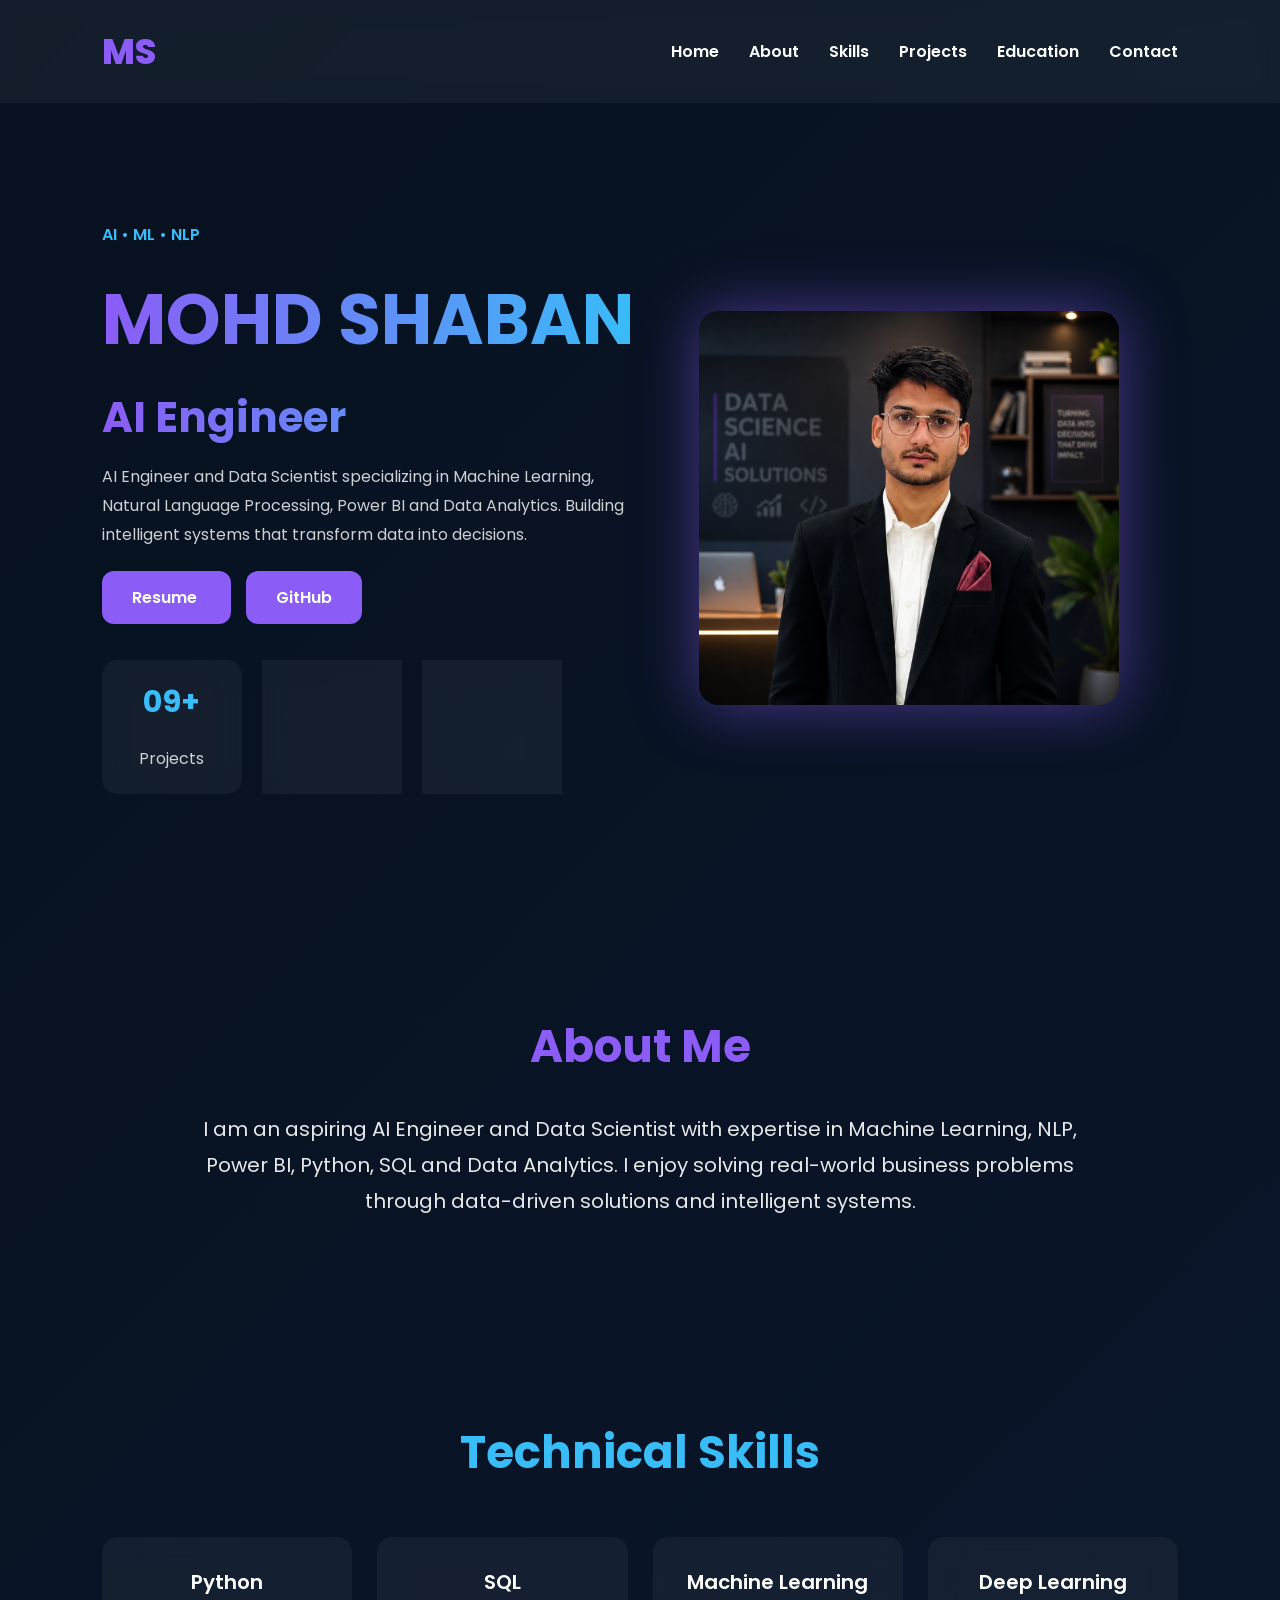
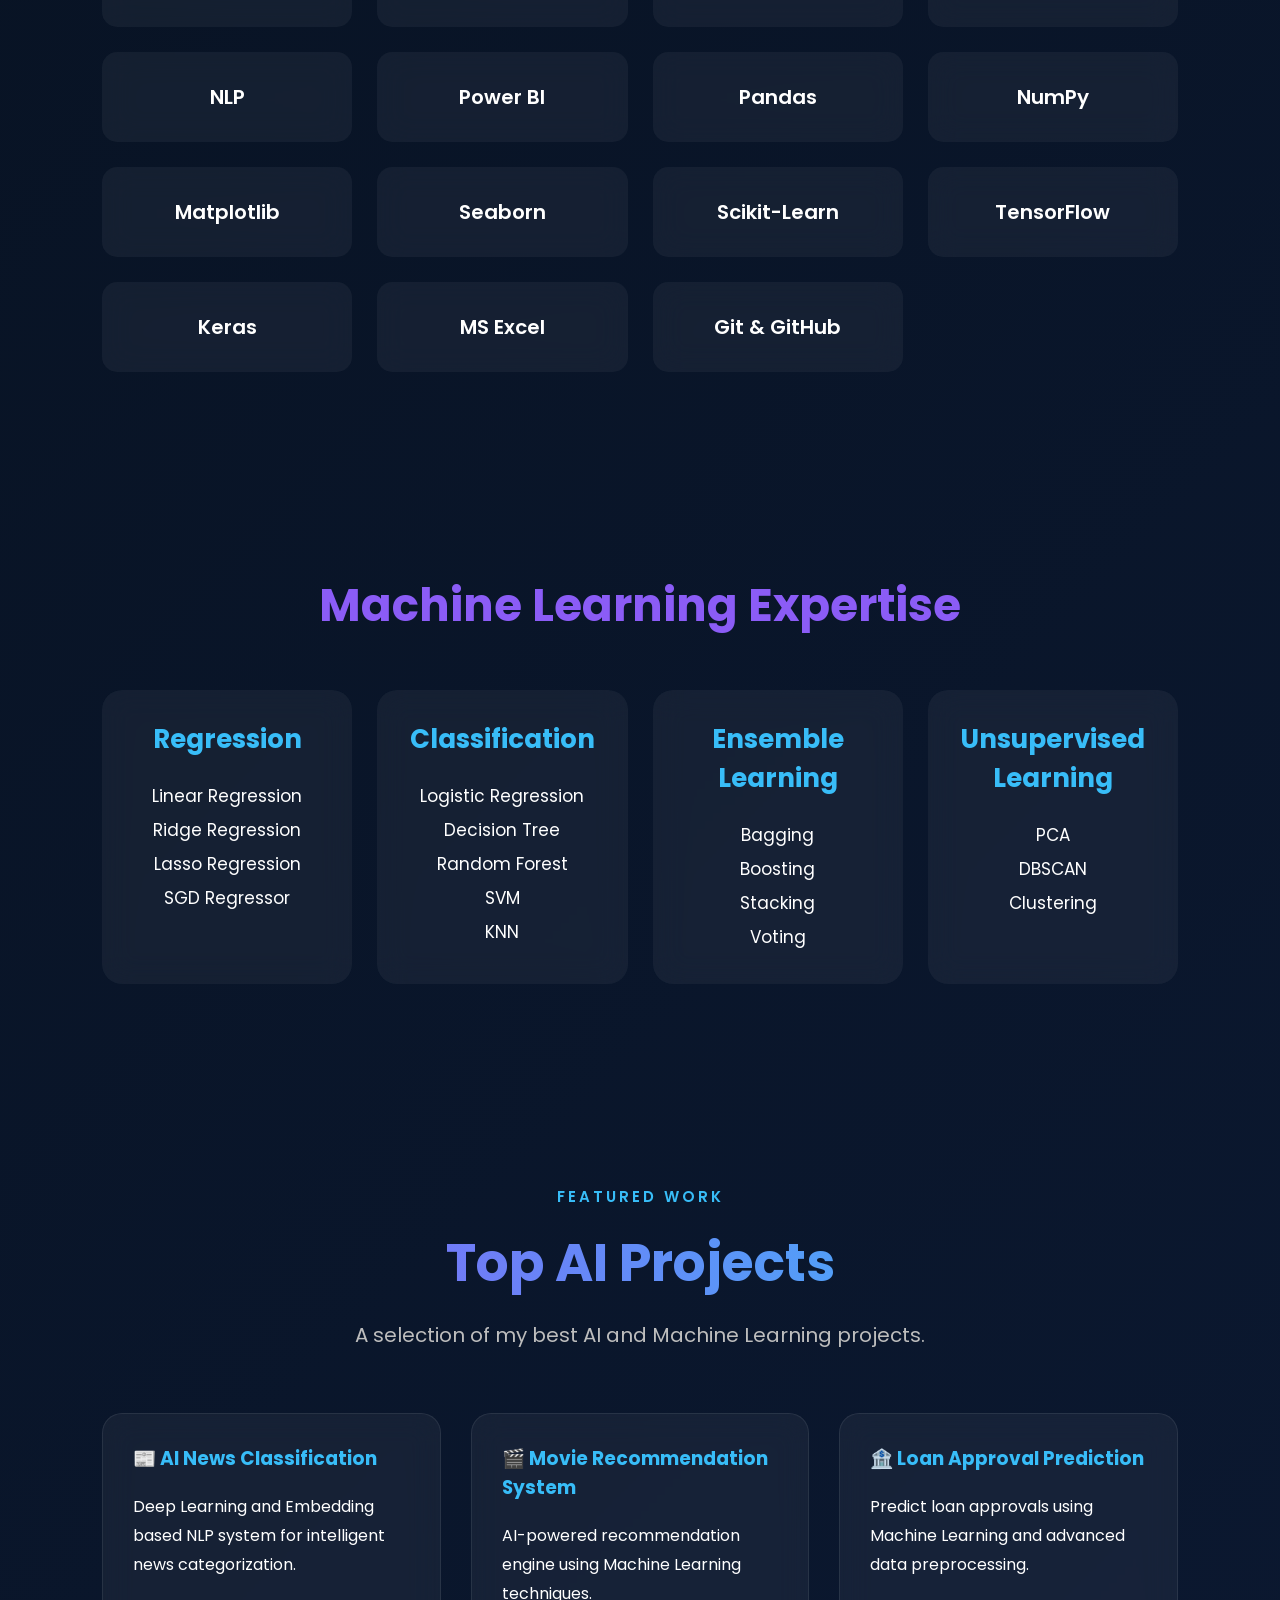
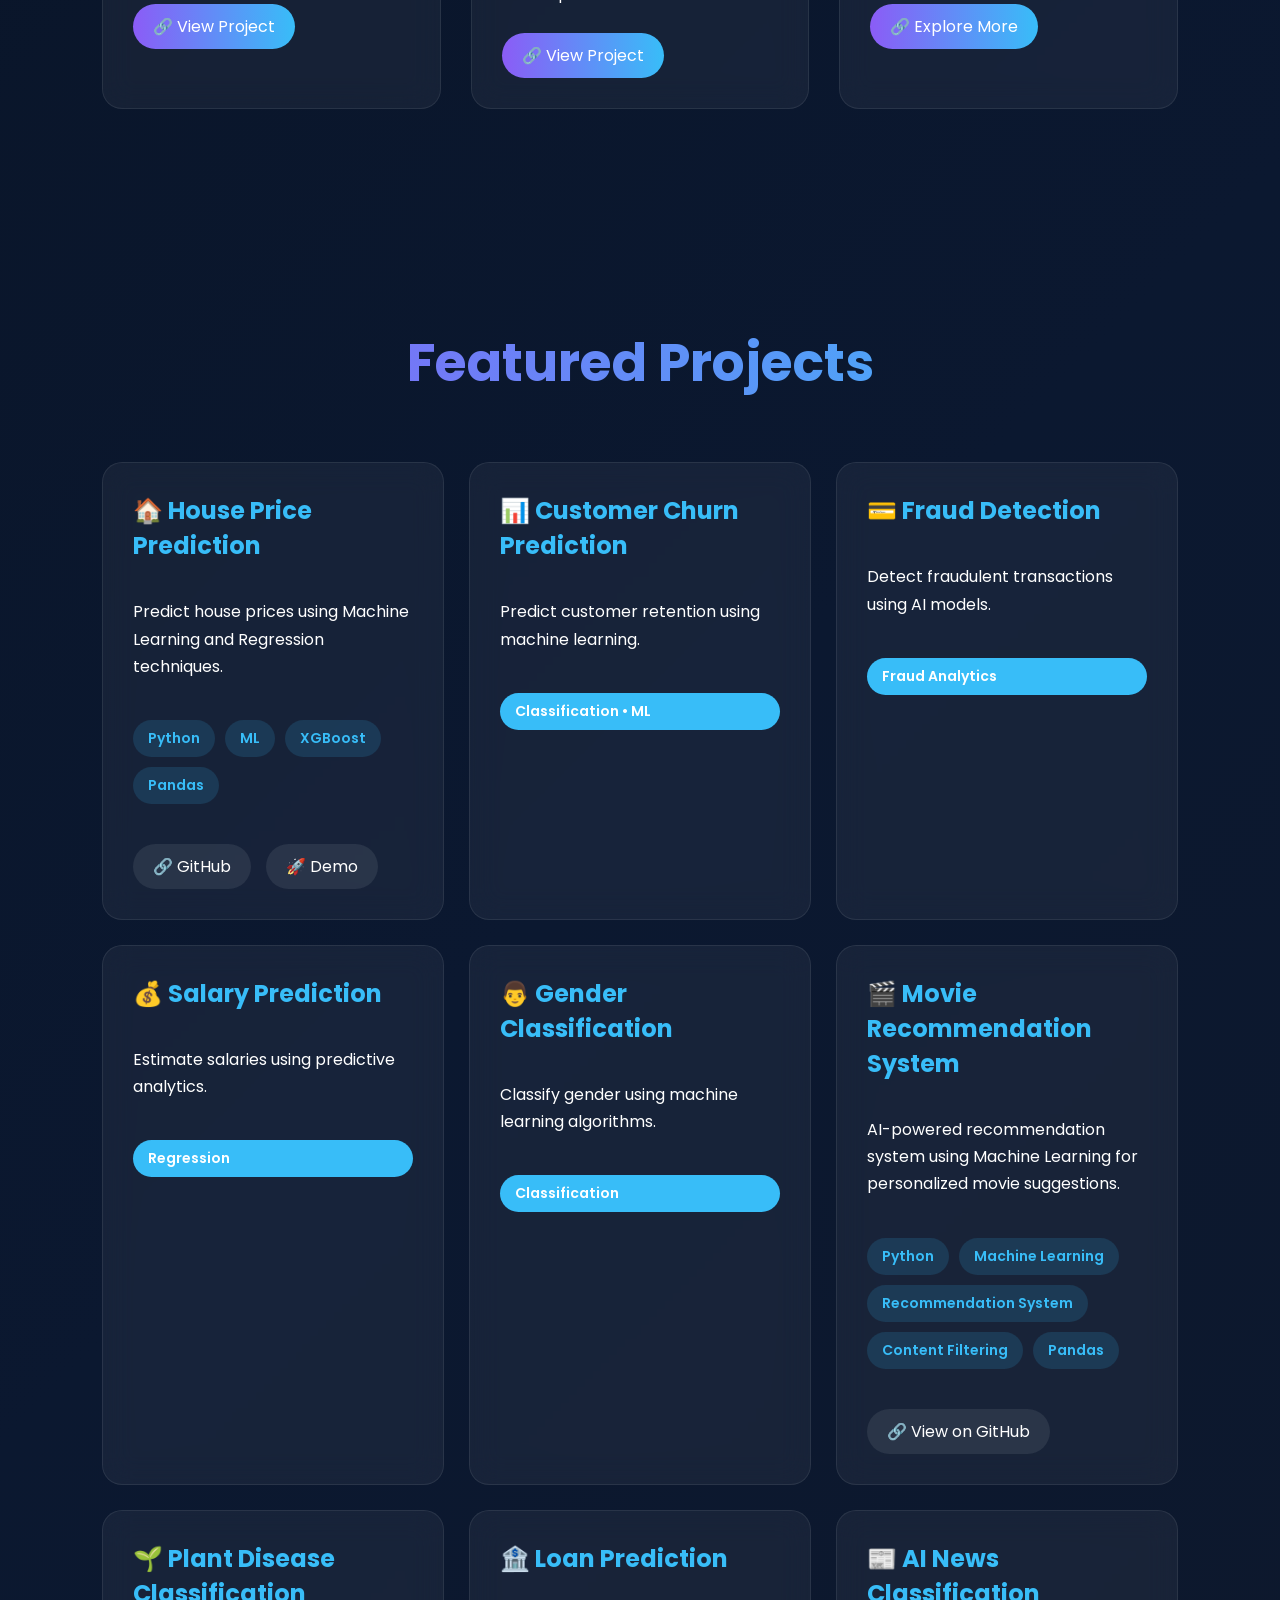
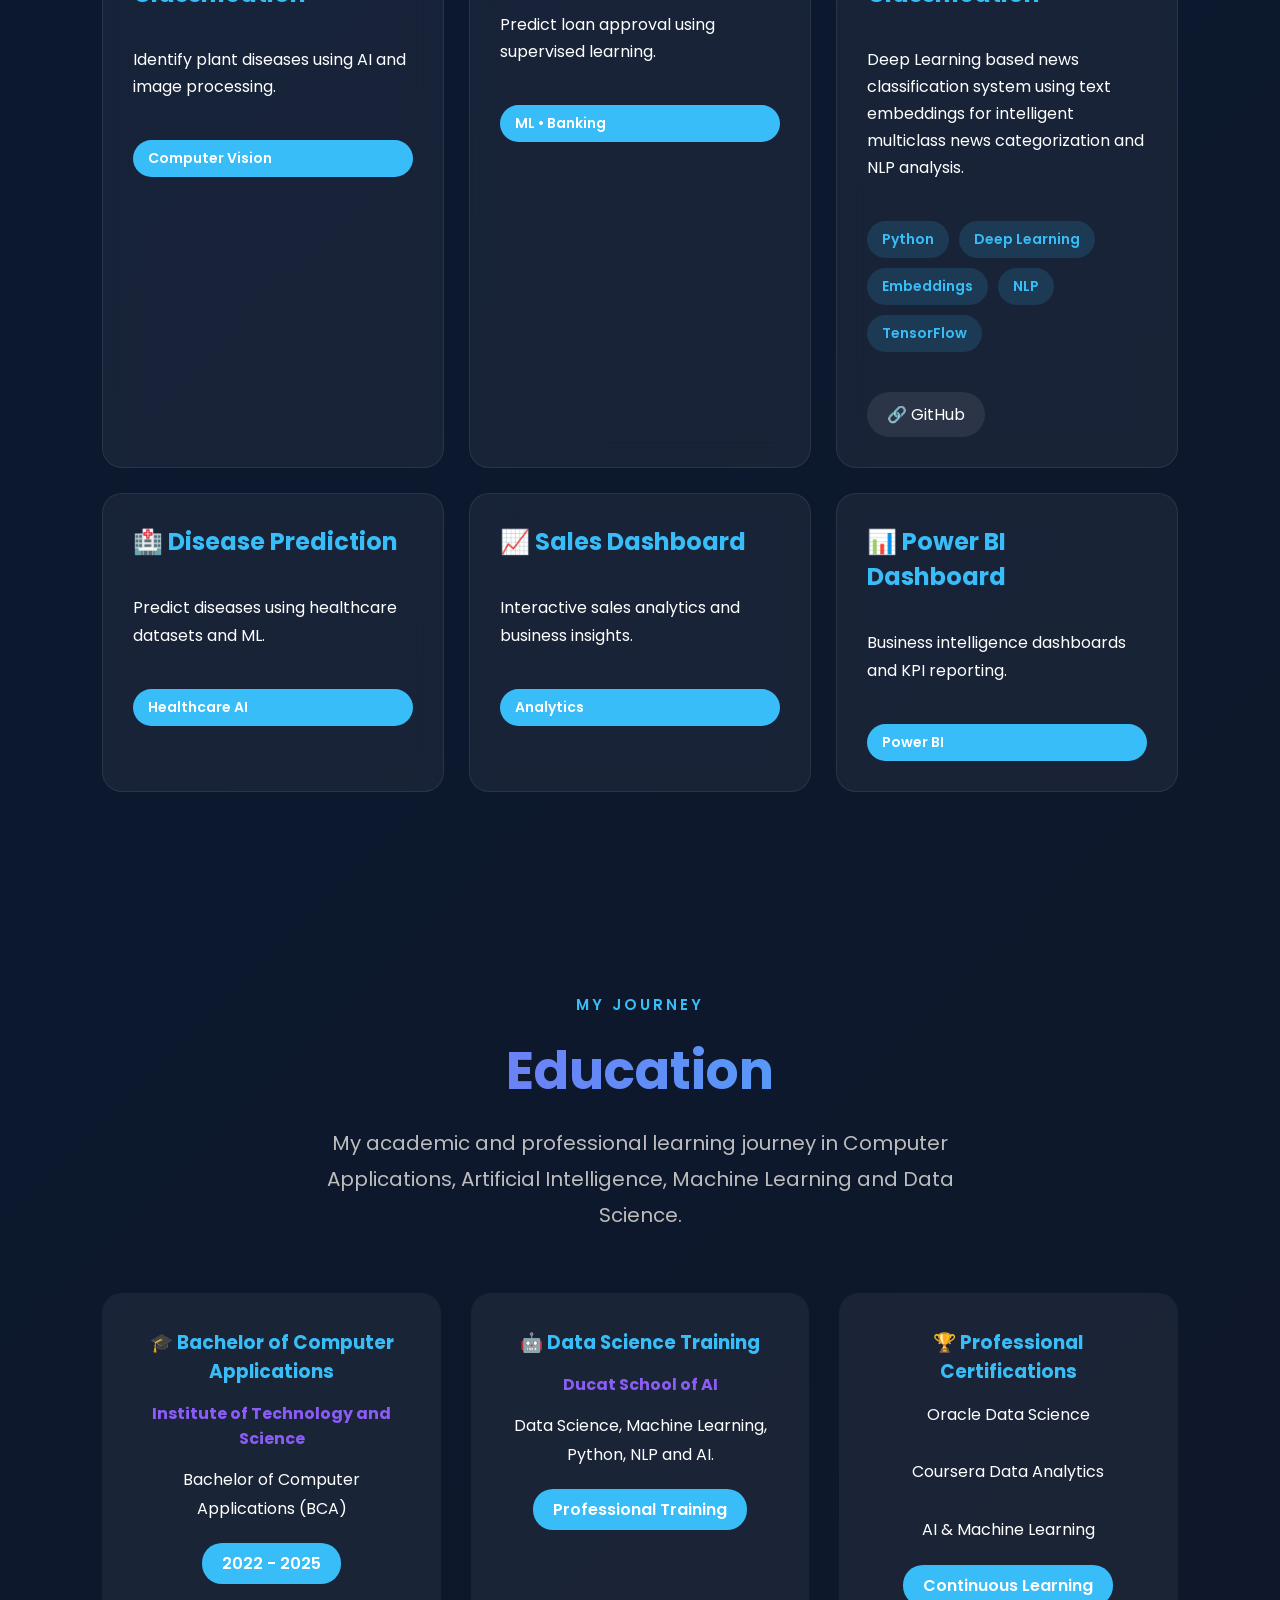
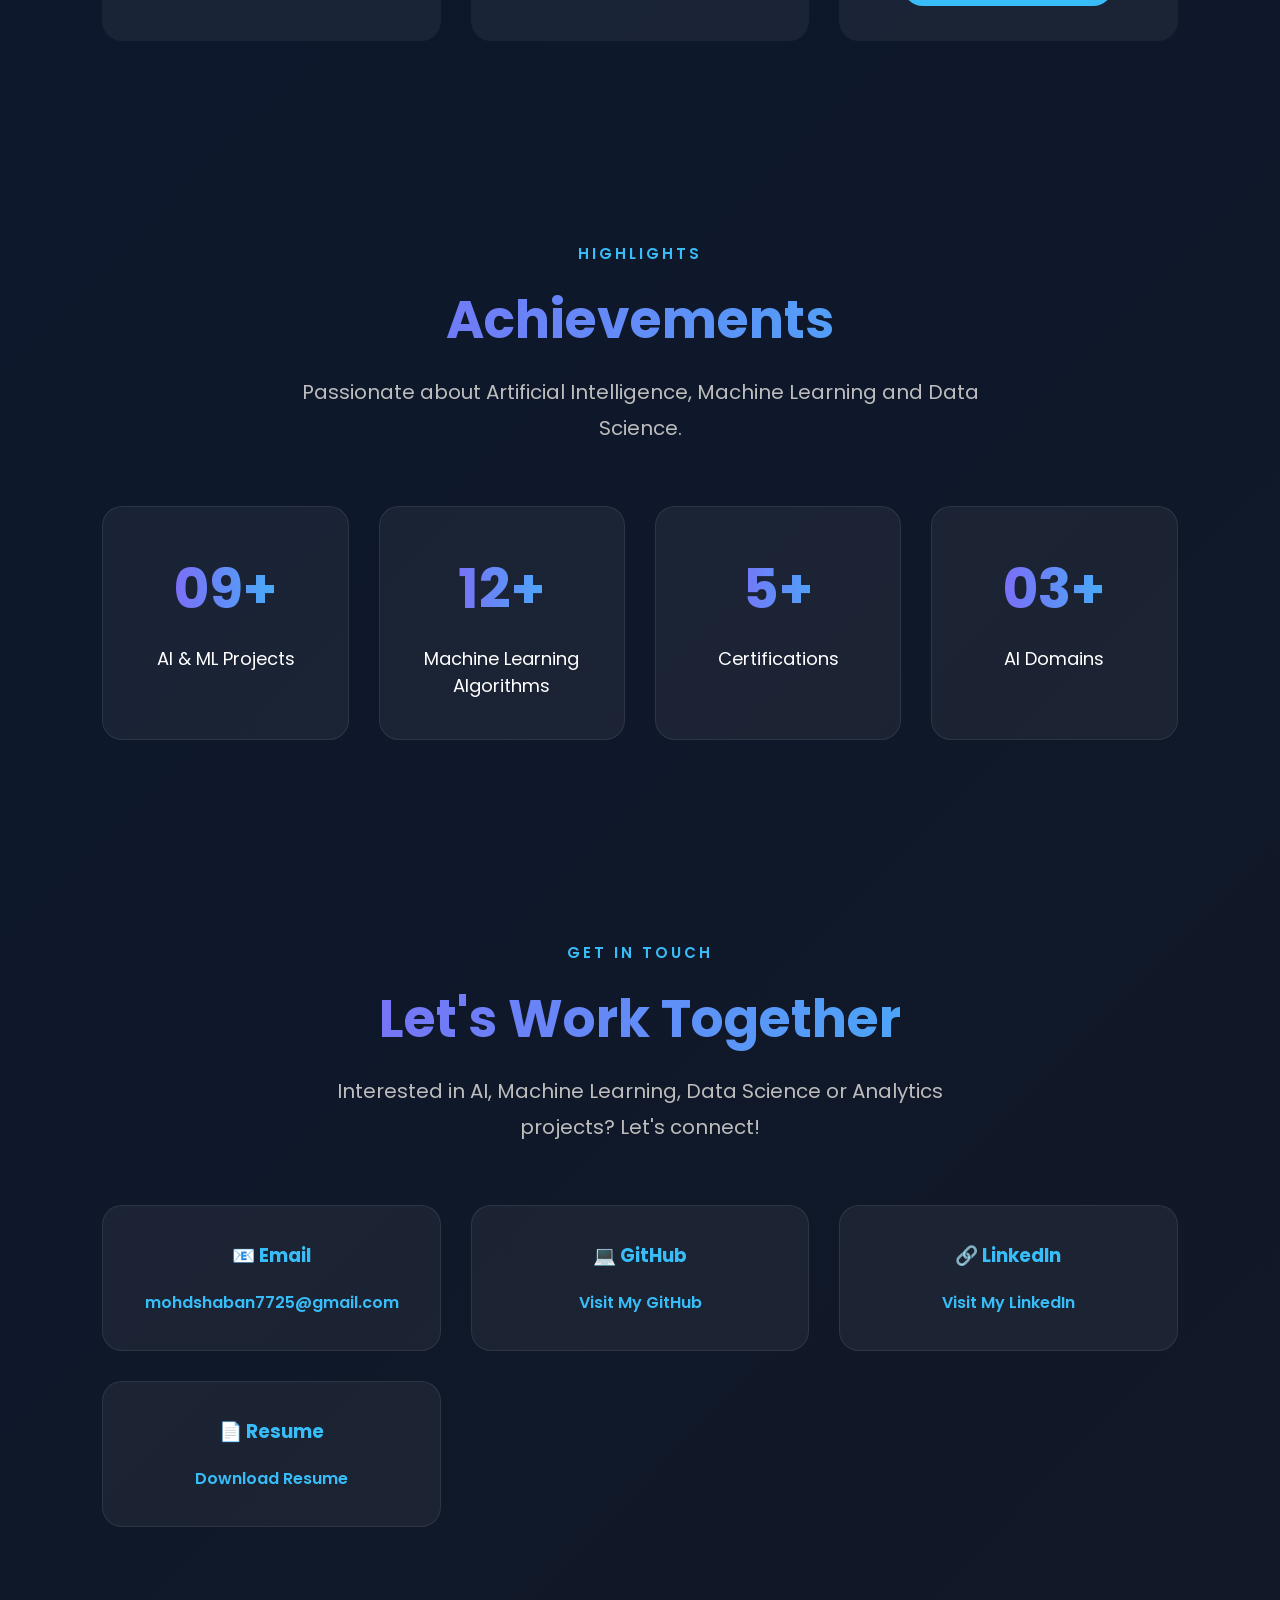
==== index.html @ bfd59444 "Add files via upload" ====
<!DOCTYPE html>
<html lang="en">
<head>
    <meta charset="UTF-8">
    <meta name="viewport" content="width=device-width, initial-scale=1.0">
    <title>Mohd Shaban | AI Engineer</title>



 

    <link rel="stylesheet" href="css/style.css">

    <link href="https://fonts.googleapis.com/css2?family=Poppins:wght@300;400;500;600;700;800&display=swap" rel="stylesheet">

</head>
<body>

<!-- NAVBAR -->
<nav>

<div class="logo">

MS

</div>

<div class="menu-toggle">

☰

</div>

<ul>

<li><a href="#home">Home</a></li>

<li><a href="#about">About</a></li>

<li><a href="#skills">Skills</a></li>

<li><a href="#projects">Projects</a></li>

<li><a href="#education">Education</a></li>

<li><a href="#contact">Contact</a></li>

</ul>

</nav>

<!-- HERO -->
<!-- HERO -->

<section class="hero" id="home">

<div class="left">

<span class="tag">
AI • ML • NLP
</span>

<h1>
MOHD SHABAN
</h1>

<h2 class="hero-subtitle">

<div class="dynamic-text">

<span>AI Engineer</span>

<span>Data Scientist</span>

<span>Machine Learning Engineer</span>

<span>Power BI Analyst</span>

<span>NLP Developer</span>

</div>

</h2>

<p>


AI Engineer and Data Scientist specializing in Machine Learning,
Natural Language Processing, Power BI and Data Analytics.

Building intelligent systems that transform data into decisions.

</p>

<div class="buttons">

<a href="#">
Resume
</a>

<a href="#">
GitHub
</a>

</div>

<div class="stats">

<div>

<h3>09+</h3>

<p>Projects</p>

</div>

<div>

<h3>12+</h3>

<p>Algorithms</p>

</div>

<div>

<h3>5+</h3>

<p>Certificates</p>

</div>

</div>

</div>

<div class="right">

<img src="images/profile2.png" alt="Mohd Shaban">

</div>

</section>

<!-- ABOUT -->

<section id="about" class="about">

<h2>About Me</h2>

<p>

I am an aspiring AI Engineer and Data Scientist
with expertise in Machine Learning,
NLP,
Power BI,
Python,
SQL and Data Analytics.

I enjoy solving real-world business problems
through data-driven solutions and intelligent systems.

</p>

</section>

<!-- SKILLS -->

<section id="skills" class="skills">

<h2>Technical Skills</h2>

<div class="skill-grid">

<div class="card">Python</div>

<div class="card">SQL</div>

<div class="card">Machine Learning</div>

<div class="card">Deep Learning</div>

<div class="card">NLP</div>

<div class="card">Power BI</div>

<div class="card">Pandas</div>

<div class="card">NumPy</div>

<div class="card">Matplotlib</div>

<div class="card">Seaborn</div>

<div class="card">Scikit-Learn</div>

<div class="card">TensorFlow</div>

<div class="card">Keras</div>

<div class="card">MS Excel</div>

<div class="card">Git & GitHub</div>

</div>

</section>




<!-- MACHINE LEARNING EXPERTISE -->

<section id="ml" class="ml-section">

    <h2>Machine Learning Expertise</h2>

    <div class="ml-grid">

        <div class="ml-card">
            <h3>Regression</h3>
            <p>
                Linear Regression<br>
                Ridge Regression<br>
                Lasso Regression<br>
                SGD Regressor
            </p>
        </div>

        <div class="ml-card">
            <h3>Classification</h3>
            <p>
                Logistic Regression<br>
                Decision Tree<br>
                Random Forest<br>
                SVM<br>
                KNN
            </p>
        </div>

        <div class="ml-card">
            <h3>Ensemble Learning</h3>
            <p>
                Bagging<br>
                Boosting<br>
                Stacking<br>
                Voting
            </p>
        </div>

        <div class="ml-card">
            <h3>Unsupervised Learning</h3>
            <p>
                PCA<br>
                DBSCAN<br>
                Clustering
            </p>
        </div>

    </div>

</section>


<!-- FEATURED PROJECTS -->

<section class="featured" id="featured">

<div class="section-title">

<span>FEATURED WORK</span>

<h2>Top AI Projects</h2>

<p>

A selection of my best AI and Machine Learning projects.

</p>

</div>

<div class="featured-grid">

<div class="featured-card">

<h3>📰 AI News Classification</h3>

<p>

Deep Learning and Embedding based NLP
system for intelligent news categorization.

</p>

<a href="https://github.com/Shaban-DS-AI/shaban-News-AI-"
target="_blank">

🔗 View Project

</a>

</div>

<div class="featured-card">

<h3>🎬 Movie Recommendation System</h3>

<p>

AI-powered recommendation engine
using Machine Learning techniques.

</p>

<a href="https://github.com/Shaban-DS-AI/Movie-Recommendation-System-"
target="_blank">

🔗 View Project

</a>

</div>

<div class="featured-card">

<h3>🏦 Loan Approval Prediction</h3>

<p>

Predict loan approvals using Machine Learning
and advanced data preprocessing.

</p>

<a href="#projects">

🔗 Explore More

</a>

</div>

</div>

</section>



<section id="projects" class="projects">

    <div class="section-title">
        
        <h2>Featured Projects</h2>
        <p>
            
        </p>
    </div>

    <div class="project-grid">

    



<div class="project-grid">

<div class="project-card">

<h3>🏠 House Price Prediction</h3>

<p>
Predict house prices using Machine Learning
and Regression techniques.
</p>

<div class="tech-stack">

<span>Python</span>
<span>ML</span>
<span>XGBoost</span>
<span>Pandas</span>

</div>

<div class="project-links">

<a href="#" target="_blank">
🔗 GitHub
</a>

<a href="#" target="_blank">
🚀 Demo
</a>

</div>

</div>

<div class="project-card">
<h3>📊 Customer Churn Prediction</h3>
<p>Predict customer retention using machine learning.</p>
<span>Classification • ML</span>
</div>

<div class="project-card">
<h3>💳 Fraud Detection</h3>
<p>Detect fraudulent transactions using AI models.</p>
<span>Fraud Analytics</span>
</div>

<div class="project-card">
<h3>💰 Salary Prediction</h3>
<p>Estimate salaries using predictive analytics.</p>
<span>Regression</span>
</div>

<div class="project-card">
<h3>👨 Gender Classification</h3>
<p>Classify gender using machine learning algorithms.</p>
<span>Classification</span>
</div>

<div class="project-card">

<h3>🎬 Movie Recommendation System</h3>

<p>
AI-powered recommendation system
using Machine Learning for
personalized movie suggestions.
</p>

<div class="tech-stack">

<span>Python</span>
<span>Machine Learning</span>
<span>Recommendation System</span>
<span>Content Filtering</span>
<span>Pandas</span>

</div>

<div class="project-links">

<a href="https://github.com/Shaban-DS-AI/Movie-Recommendation-System-"
target="_blank">

🔗 View on GitHub

</a>

</div>

</div>


<div class="project-card">
<h3>🌱 Plant Disease Classification</h3>
<p>Identify plant diseases using AI and image processing.</p>
<span>Computer Vision</span>
</div>

<div class="project-card">
<h3>🏦 Loan Prediction</h3>
<p>Predict loan approval using supervised learning.</p>
<span>ML • Banking</span>
</div>

<div class="project-card">

<h3>📰 AI News Classification</h3>

<p>
Deep Learning based news classification system
using text embeddings for intelligent multiclass
news categorization and NLP analysis.
</p>

<div class="tech-stack">

<span>Python</span>
<span>Deep Learning</span>
<span>Embeddings</span>
<span>NLP</span>
<span>TensorFlow</span>

</div>

<div class="project-links">

<a href="https://github.com/Shaban-DS-AI/shaban-News-AI-"
target="_blank">

🔗 GitHub

</a>

</div>

</div>

<div class="project-card">
<h3>🏥 Disease Prediction</h3>
<p>Predict diseases using healthcare datasets and ML.</p>
<span>Healthcare AI</span>
</div>

<div class="project-card">
<h3>📈 Sales Dashboard</h3>
<p>Interactive sales analytics and business insights.</p>
<span>Analytics</span>
</div>

<div class="project-card">
<h3>📊 Power BI Dashboard</h3>
<p>Business intelligence dashboards and KPI reporting.</p>
<span>Power BI</span>
</div>

</div>

<!-- EDUCATION -->


</div>
</section>

<!-- EDUCATION -->

<section class="education" id="education">

    <div class="section-title">

        <span>MY JOURNEY</span>

        <h2>Education</h2>

        <p>
            My academic and professional learning journey in
            Computer Applications, Artificial Intelligence,
            Machine Learning and Data Science.
        </p>

    </div>

    <div class="education-container">

        <div class="education-box">

            <h3>🎓 Bachelor of Computer Applications</h3>

            <h4>Institute of Technology and Science</h4>

            <p>
                Bachelor of Computer Applications (BCA)
            </p>

            <span>2022 - 2025</span>

        </div>

        <div class="education-box">

            <h3>🤖 Data Science Training</h3>

            <h4>Ducat School of AI</h4>

            <p>
                Data Science, Machine Learning,
                Python, NLP and AI.
            </p>

            <span>Professional Training</span>

        </div>

        <div class="education-box">

            <h3>🏆 Professional Certifications</h3>

            <p>

                Oracle Data Science

                <br><br>

                Coursera Data Analytics

                <br><br>

                AI & Machine Learning

            </p>

            <span>Continuous Learning</span>

        </div>

    </div>

</section>

<!-- ACHIEVEMENTS -->

<section class="achievements" id="achievements">

<div class="section-title">

<span>HIGHLIGHTS</span>

<h2>Achievements</h2>

<p>

Passionate about Artificial Intelligence,
Machine Learning and Data Science.

</p>

</div>

<div class="achievement-container">

<div class="achievement-box">

<h3>09+</h3>

<p>AI & ML Projects</p>

</div>

<div class="achievement-box">

<h3>12+</h3>

<p>Machine Learning Algorithms</p>

</div>

<div class="achievement-box">

<h3>5+</h3>

<p>Certifications</p>

</div>

<div class="achievement-box">

<h3>03+</h3>

<p>AI Domains</p>

</div>

</div>

</section>


<!-- CONTACT -->

<!-- CONTACT -->

<section class="contact" id="contact">

<div class="section-title">

<span>GET IN TOUCH</span>

<h2>Let's Work Together</h2>

<p>

Interested in AI, Machine Learning,
Data Science or Analytics projects?

Let's connect!

</p>

</div>

<div class="contact-container">

<!-- EMAIL -->

<div class="contact-card">

<h3>📧 Email</h3>

<a href="mail to:mohdshaban7725@gmail.com">

mohdshaban7725@gmail.com

</a>

</div>

<!-- GITHUB -->

<div class="contact-card">

<h3>💻 GitHub</h3>

<a href="https://github.com/dashboard" target="_blank">

Visit My GitHub

</a>

</div>

<!-- LINKEDIN -->

<div class="contact-card">

<h3>🔗 LinkedIn</h3>

<a href="https://www.linkedin.com/in/mohd-shaban-mansoori-786a672a3/" target="_blank">

Visit My LinkedIn

</a>

</div>

<!-- RESUME -->

<div class="contact-card">

<h3>📄 Resume</h3>

<a href="assets/resume.pdf" download>

Download Resume

</a>

</div>

</div>

</section>
---- css/style.css ----
*{
margin:0;
padding:0;
box-sizing:border-box;
font-family:'Poppins',sans-serif;
}

body{

background:linear-gradient(135deg,#07111f,#0b1830,#111827);

color:white;

overflow-x:hidden;

}

nav{

display:flex;

justify-content:space-between;

align-items:center;

padding:25px 8%;

position:sticky;

top:0;

background:rgba(255,255,255,.05);

backdrop-filter:blur(10px);

z-index:100;

}

.logo{

font-size:35px;

font-weight:800;

color:#8b5cf6;

}

nav ul{

display:flex;

list-style:none;

gap:30px;

}

nav li{

cursor:pointer;

transition:.3s;

}

nav li:hover{

color:#8b5cf6;

}

.hero{

min-height:90vh;

display:grid;

grid-template-columns:1fr 1fr;

align-items:center;

padding:0 8%;

}

.left span{

color:#38bdf8;

font-weight:600;

}

.left h1{

font-size:70px;

margin:20px 0;

background:linear-gradient(90deg,#8b5cf6,#38bdf8);

-webkit-background-clip:text;

-webkit-text-fill-color:transparent;

}

.left h2{

font-size:35px;

height:50px;

}

.left p{

margin-top:20px;

line-height:1.8;

opacity:.8;

max-width:550px;

}

.buttons{

margin-top:35px;

}

.buttons a{

text-decoration:none;

padding:15px 30px;

border-radius:12px;

margin-right:15px;

background:#8b5cf6;

color:white;

font-weight:600;

transition:.4s;

}

.buttons a:hover{

transform:translateY(-5px);

background:#38bdf8;

}

.stats{

display:flex;

gap:20px;

margin-top:50px;

}

.stats div{

padding:20px;

background:rgba(255,255,255,.05);

backdrop-filter:blur(15px);

border-radius:15px;

width:140px;

text-align:center;

}

.stats h3{

font-size:30px;

color:#38bdf8;

}

.right{

display:flex;

justify-content:center;

}

.right img{

width:420px;

max-width:100%;

border-radius:20px;

box-shadow:0 0 60px rgba(139,92,246,.5);

transition:.5s;

}

.right img:hover{

transform:scale(1.03);

}

@media(max-width:900px){

.hero{

grid-template-columns:1fr;

text-align:center;

padding:50px 8%;

}

.left h1{

font-size:50px;

}

.left h2{

font-size:28px;

}

.stats{

justify-content:center;

flex-wrap:wrap;

}

.right{

margin-top:50px;

}

.right img{

width:300px;

}

nav{

flex-direction:column;

gap:20px;

}

nav ul{

gap:15px;

}

}

.about{
padding:100px 8%;
text-align:center;
}

.about h2{
font-size:45px;
margin-bottom:30px;
color:#8b5cf6;
}

.about p{
max-width:900px;
margin:auto;
font-size:20px;
line-height:1.8;
opacity:.9;
}

.skills{
padding:100px 8%;
text-align:center;
}

.skills h2{
font-size:45px;
margin-bottom:50px;
color:#38bdf8;
}

.skill-grid{
display:grid;
grid-template-columns:repeat(auto-fit,minmax(220px,1fr));
gap:25px;
}

.card{
padding:30px;
background:rgba(255,255,255,.05);
backdrop-filter:blur(15px);
border-radius:15px;
font-size:20px;
font-weight:600;
transition:.4s;
}

.card:hover{
transform:translateY(-10px);
background:#8b5cf6;
}

.ml-section{

padding:100px 8%;

text-align:center;

}

.ml-section h2{

font-size:45px;

margin-bottom:50px;

color:#8b5cf6;

}

.ml-grid{

display:grid;

grid-template-columns:repeat(auto-fit,minmax(250px,1fr));

gap:25px;

}

.ml-card{

background:rgba(255,255,255,.05);

padding:30px;

border-radius:20px;

backdrop-filter:blur(15px);

transition:.4s;

}

.ml-card:hover{

transform:translateY(-10px);

background:#8b5cf6;

}

.ml-card h3{

margin-bottom:20px;

font-size:26px;

color:#38bdf8;

}

.ml-card p{

line-height:2;

font-size:17px;

}

.projects{

padding:100px 8%;

text-align:center;

}

.projects h2{

font-size:45px;

margin-bottom:50px;

color:#38bdf8;

}

.project-grid{

display:grid;

grid-template-columns:repeat(auto-fit,minmax(300px,1fr));

gap:25px;

}

.project-card{

padding:30px;

background:rgba(255,255,255,.05);

border-radius:20px;

backdrop-filter:blur(15px);

transition:.4s;

text-align:left;

}

.project-card:hover{

transform:translateY(-10px);

background:#8b5cf6;

}

.project-card h3{

margin-bottom:15px;

}

.project-card p{

line-height:1.8;

margin-bottom:20px;

}

.project-card span{

display:inline-block;

padding:8px 15px;

background:#38bdf8;

border-radius:20px;

font-size:14px;

font-weight:600;

}




.section-title{

text-align:center;

margin-bottom:60px;

}

.section-title span{

color:#38bdf8;

font-weight:600;

letter-spacing:3px;

font-size:15px;

}

.section-title h2{

font-size:52px;

margin:15px 0;

background:linear-gradient(90deg,#8b5cf6,#38bdf8);

-webkit-background-clip:text;

-webkit-text-fill-color:transparent;

}

.section-title p{

max-width:700px;

margin:auto;

font-size:20px;

line-height:1.8;

color:#bdbdbd;

}


/* Hero Subtitle */

.hero-subtitle{

margin:20px 0;

height:80px;

overflow:hidden;

display:flex;

align-items:center;

}

/* Animated Text */

.dynamic-text{

height:80px;

overflow:hidden;

}

.dynamic-text span{

display:block;

height:80px;

line-height:80px;

padding-bottom:8px;

font-size:42px;

font-weight:700;

background:linear-gradient(90deg,#8b5cf6,#38bdf8);

-webkit-background-clip:text;

-webkit-text-fill-color:transparent;

animation:slide 10s infinite;

}

/* Animation */

@keyframes slide{

0%,15%{

transform:translateY(0);

}

20%,35%{

transform:translateY(-80px);

}

40%,55%{

transform:translateY(-160px);

}

60%,75%{

transform:translateY(-240px);

}

80%,95%{

transform:translateY(-320px);

}

100%{

transform:translateY(0);

}

}

.education,
.algorithms,
.certifications{

padding:100px 8%;

}

.section-header{

text-align:center;

margin-bottom:60px;

}

.section-header span{

color:#38bdf8;

letter-spacing:4px;

font-weight:600;

}

.section-header h2{

font-size:55px;

margin:20px 0;

background:linear-gradient(90deg,#8b5cf6,#38bdf8);

-webkit-background-clip:text;

-webkit-text-fill-color:transparent;

}

.section-header p{

max-width:700px;

margin:auto;

opacity:.8;

}

.timeline{

display:grid;

grid-template-columns:repeat(auto-fit,minmax(280px,1fr));

gap:30px;

}

.timeline-card{

padding:30px;

background:rgba(255,255,255,.05);

border-radius:20px;

transition:.4s;

}

.timeline-card:hover{

transform:translateY(-10px);

}

.algo-grid{

display:flex;

flex-wrap:wrap;

gap:15px;

justify-content:center;

}

.algo-grid span{

padding:12px 25px;

border-radius:30px;

background:#38bdf8;

color:#fff;

font-weight:600;

transition:.3s;

}

.algo-grid span:hover{

transform:scale(1.08);

}

.cert-grid{

display:grid;

grid-template-columns:repeat(auto-fit,minmax(220px,1fr));

gap:25px;

}

.cert-card{

padding:35px;

text-align:center;

font-size:24px;

background:rgba(255,255,255,.05);

border-radius:20px;

transition:.4s;

}

.cert-card:hover{

transform:translateY(-8px);

}


.education{

    padding:100px 8%;

}

.education-container{

    margin-top:50px;

    display:grid;

    grid-template-columns:repeat(auto-fit,minmax(300px,1fr));

    gap:30px;

}

.education-box{

    background:rgba(255,255,255,.05);

    padding:35px;

    border-radius:20px;

    transition:.4s;

    text-align:center;

}

.education-box:hover{

    transform:translateY(-10px);

}

.education-box h3{

    color:#38bdf8;

    margin-bottom:15px;

}

.education-box h4{

    color:#8b5cf6;

    margin-bottom:15px;

}

.education-box p{

    line-height:1.8;

    margin-bottom:20px;

}

.education-box span{

    background:#38bdf8;

    padding:8px 20px;

    border-radius:20px;

    display:inline-block;

    font-weight:600;

}

/* ACHIEVEMENTS */

.achievements{

padding:100px 8%;

}

.achievement-container{

display:grid;

grid-template-columns:repeat(auto-fit,minmax(220px,1fr));

gap:30px;

margin-top:50px;

}

.achievement-box{

padding:40px;

text-align:center;

background:rgba(255,255,255,.05);

border-radius:20px;

border:1px solid rgba(255,255,255,.08);

transition:.4s;

}

.achievement-box:hover{

transform:translateY(-10px);

border-color:#38bdf8;

}

.achievement-box h3{

font-size:55px;

margin-bottom:15px;

background:linear-gradient(90deg,#8b5cf6,#38bdf8);

-webkit-background-clip:text;

-webkit-text-fill-color:transparent;

}

.achievement-box p{

font-size:18px;

}

/* CONTACT */

.contact{

padding:100px 8%;

}

.contact-container{

display:grid;

grid-template-columns:repeat(auto-fit,minmax(250px,1fr));

gap:30px;

margin-top:50px;

}

.contact-card{

padding:35px;

text-align:center;

background:rgba(255,255,255,.05);

border-radius:20px;

border:1px solid rgba(255,255,255,.08);

transition:.4s;

}

.contact-card:hover{

transform:translateY(-10px);

border-color:#38bdf8;

}

.contact-card h3{

margin-bottom:20px;

color:#38bdf8;

}

.contact-card a{

text-decoration:none;

color:#8b5cf6;

font-weight:600;

}
#--------
html{

scroll-behavior:smooth;

}

#----
nav{

position:sticky;

top:0;

z-index:1000;

backdrop-filter:blur(15px);

background:rgba(10,10,20,.8);

}

#---
nav ul li{

cursor:pointer;

transition:.3s;

}

nav ul li:hover{

color:#38bdf8;

}

#-----
#progress-bar{

position:fixed;

top:0;

left:0;

height:4px;

width:0;

background:linear-gradient(90deg,#8b5cf6,#38bdf8);

z-index:9999;

}

#----
#topBtn{

position:fixed;

bottom:30px;

right:30px;

width:55px;

height:55px;

border:none;

border-radius:50%;

background:#38bdf8;

color:white;

font-size:22px;

cursor:pointer;

display:none;

z-index:999;

}
#---
.fade{

opacity:0;

transform:translateY(40px);

transition:1s;

}

.fade.active{

opacity:1;

transform:translateY(0);

}

.contact-card a{

text-decoration:none;

color:#38bdf8;

font-weight:600;

transition:.3s;

word-break:break-word;

}

.contact-card a:hover{

color:#8b5cf6;

}

nav ul{

display:flex;

gap:30px;

list-style:none;

}

nav ul li a{

text-decoration:none;

color:white;

font-weight:600;

transition:.3s;

position:relative;

}

nav ul li a:hover{

color:#38bdf8;

}

nav ul li a.active{

color:#38bdf8;

}

nav ul li a::after{

content:"";

position:absolute;

left:0;

bottom:-5px;

width:0;

height:2px;

background:#38bdf8;

transition:.3s;

}

nav ul li a:hover::after{

width:100%;

}

nav ul li a.active::after{

width:100%;

}

.menu-toggle{

display:none;

font-size:30px;

cursor:pointer;

color:white;

}

@media(max-width:768px){

.menu-toggle{

display:block;

}

nav ul{

position:absolute;

top:80px;

left:0;

width:100%;

background:#111827;

flex-direction:column;

text-align:center;

display:none;

padding:20px 0;

}

nav ul.active{

display:flex;

}

}

.project-card{

background:rgba(255,255,255,.05);

backdrop-filter:blur(15px);

padding:30px;

border-radius:20px;

border:1px solid rgba(255,255,255,.08);

transition:.4s;

display:flex;

flex-direction:column;

gap:20px;

}

.project-card:hover{

transform:translateY(-10px);

border-color:#38bdf8;

box-shadow:0 0 25px rgba(56,189,248,.3);

}

.project-card h3{

color:#38bdf8;

font-size:24px;

}

.project-card p{

line-height:1.7;

}

.tech-stack{

display:flex;

flex-wrap:wrap;

gap:10px;

}

.tech-stack span{

padding:8px 15px;

border-radius:20px;

background:rgba(56,189,248,.15);

color:#38bdf8;

font-size:14px;

}

.project-links{

display:flex;

gap:15px;

margin-top:auto;

}

.project-links a{

text-decoration:none;

padding:10px 18px;

border-radius:30px;

background:rgba(255,255,255,.08);

color:white;

transition:.3s;

}

.project-links a:hover{

background:linear-gradient(90deg,#8b5cf6,#38bdf8);

}

.project-links{

margin-top:20px;

}

.project-links a{

text-decoration:none;

padding:10px 20px;

border-radius:30px;

background:rgba(255,255,255,.08);

color:white;

transition:.3s;

display:inline-block;

}

.project-links a:hover{

background:linear-gradient(90deg,#8b5cf6,#38bdf8);

transform:translateY(-3px);

}
/* FEATURED PROJECTS */

.featured{

padding:100px 8%;

}

.featured-grid{

display:grid;

grid-template-columns:repeat(auto-fit,minmax(300px,1fr));

gap:30px;

margin-top:50px;

}

.featured-card{

padding:30px;

background:rgba(255,255,255,.05);

backdrop-filter:blur(15px);

border-radius:20px;

border:1px solid rgba(255,255,255,.08);

transition:.4s;

}

.featured-card:hover{

transform:translateY(-10px);

border-color:#38bdf8;

box-shadow:0 0 25px rgba(56,189,248,.3);

}

.featured-card h3{

color:#38bdf8;

margin-bottom:20px;

}

.featured-card p{

line-height:1.8;

margin-bottom:25px;

}

.featured-card a{

text-decoration:none;

padding:10px 20px;

border-radius:30px;

background:linear-gradient(90deg,#8b5cf6,#38bdf8);

color:white;

display:inline-block;

transition:.3s;

}

.featured-card a:hover{

transform:scale(1.05);

}
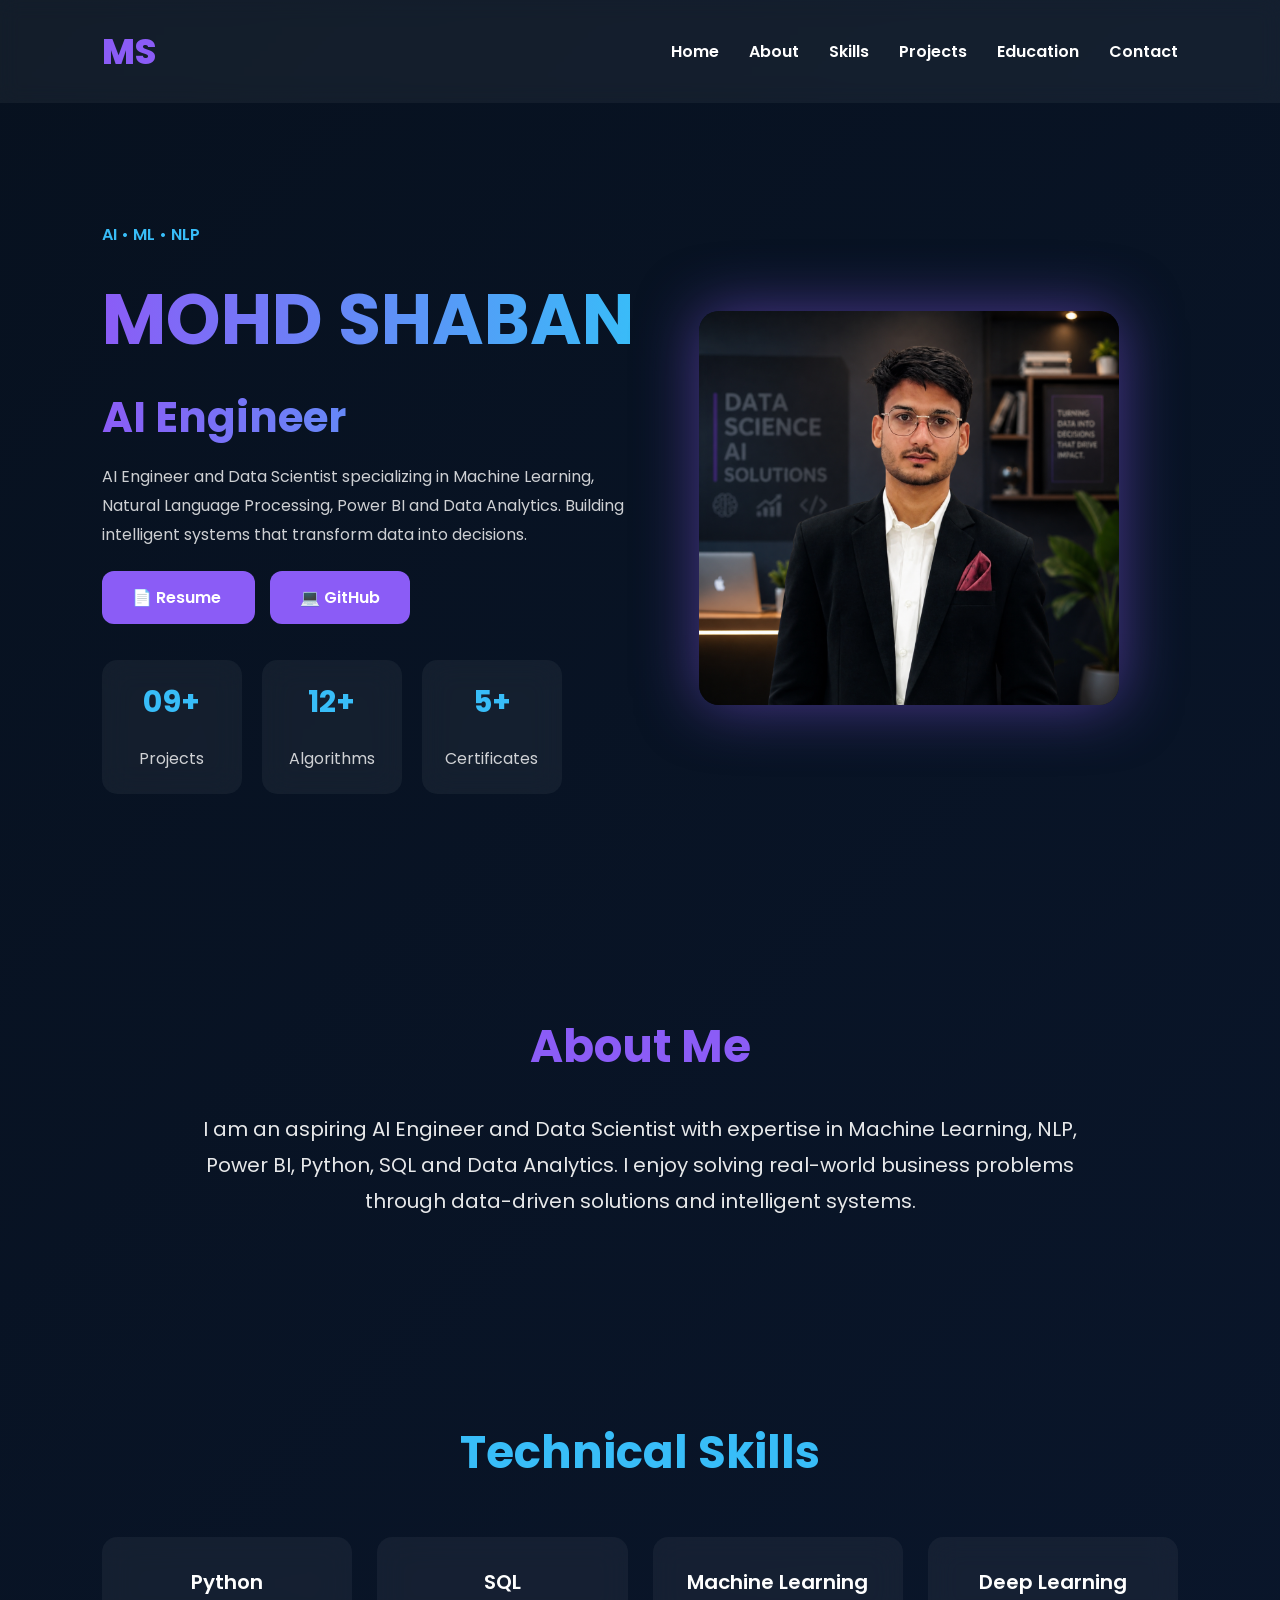
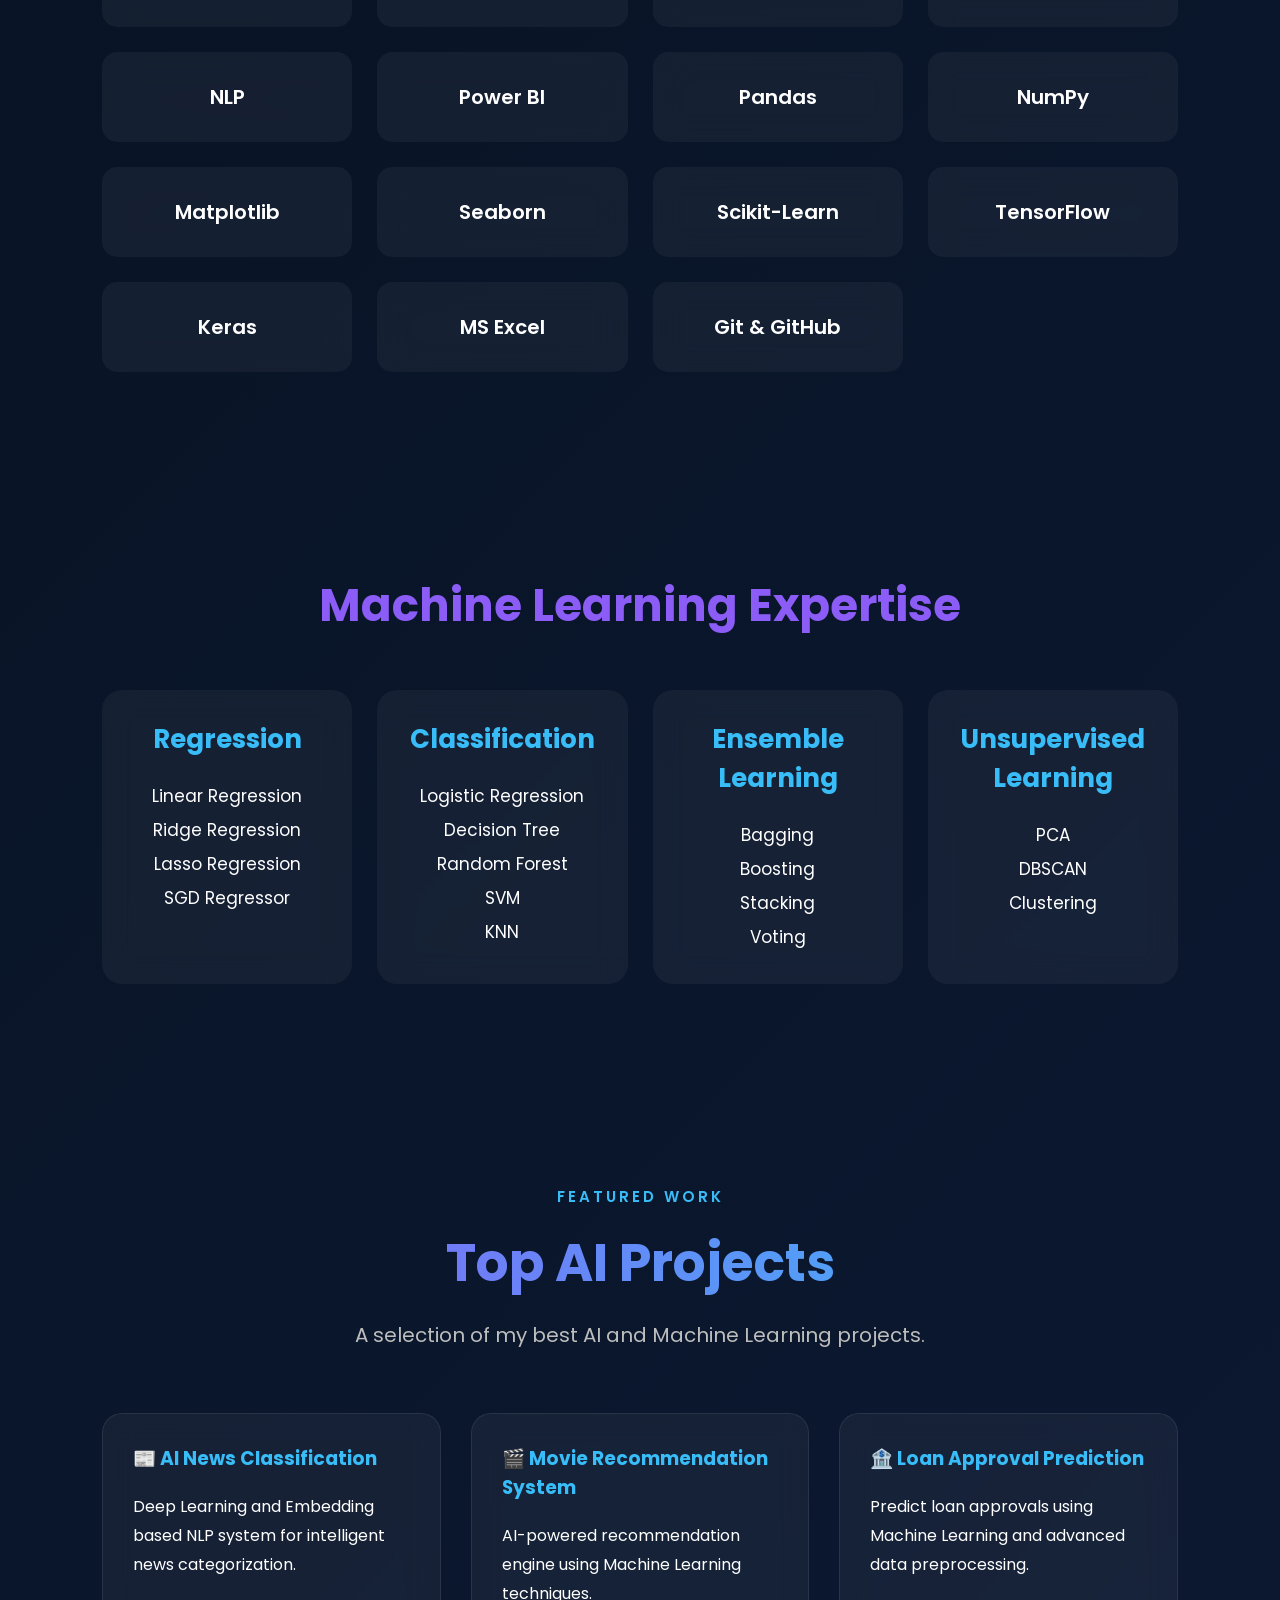
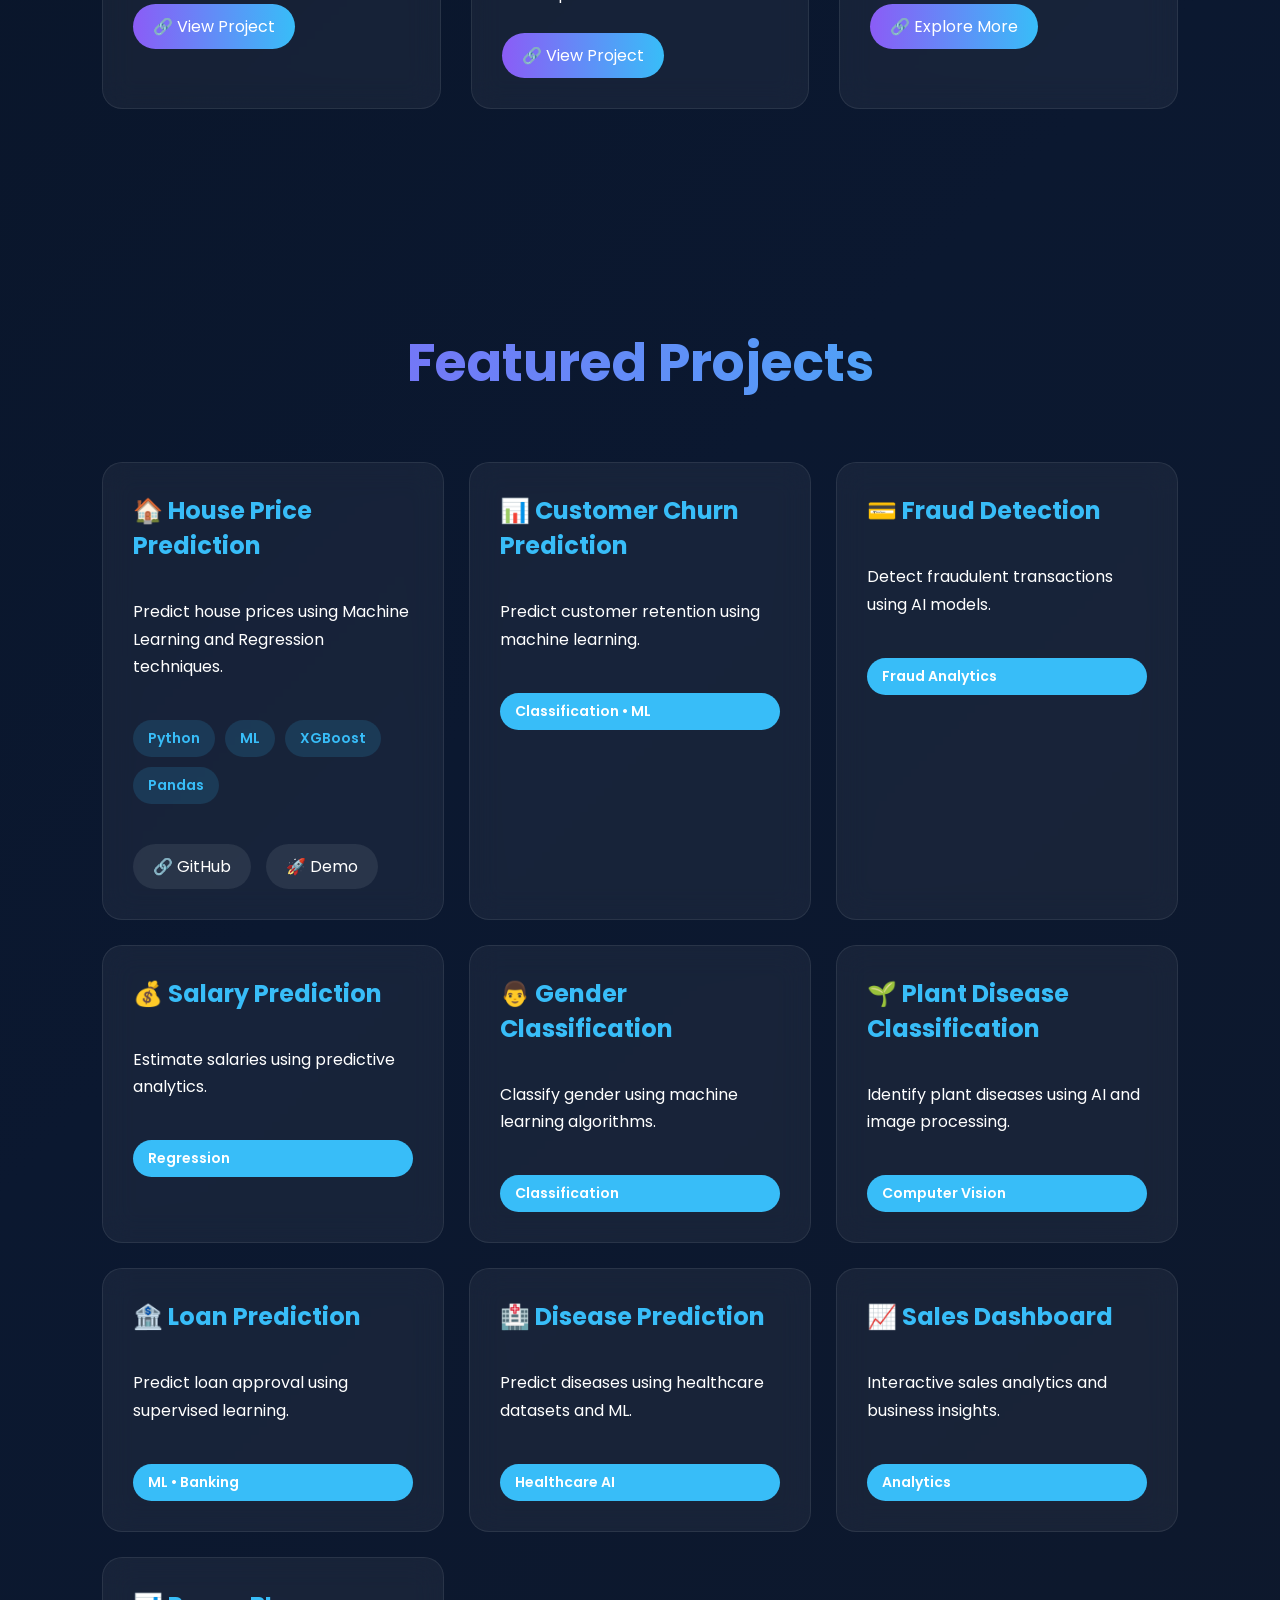
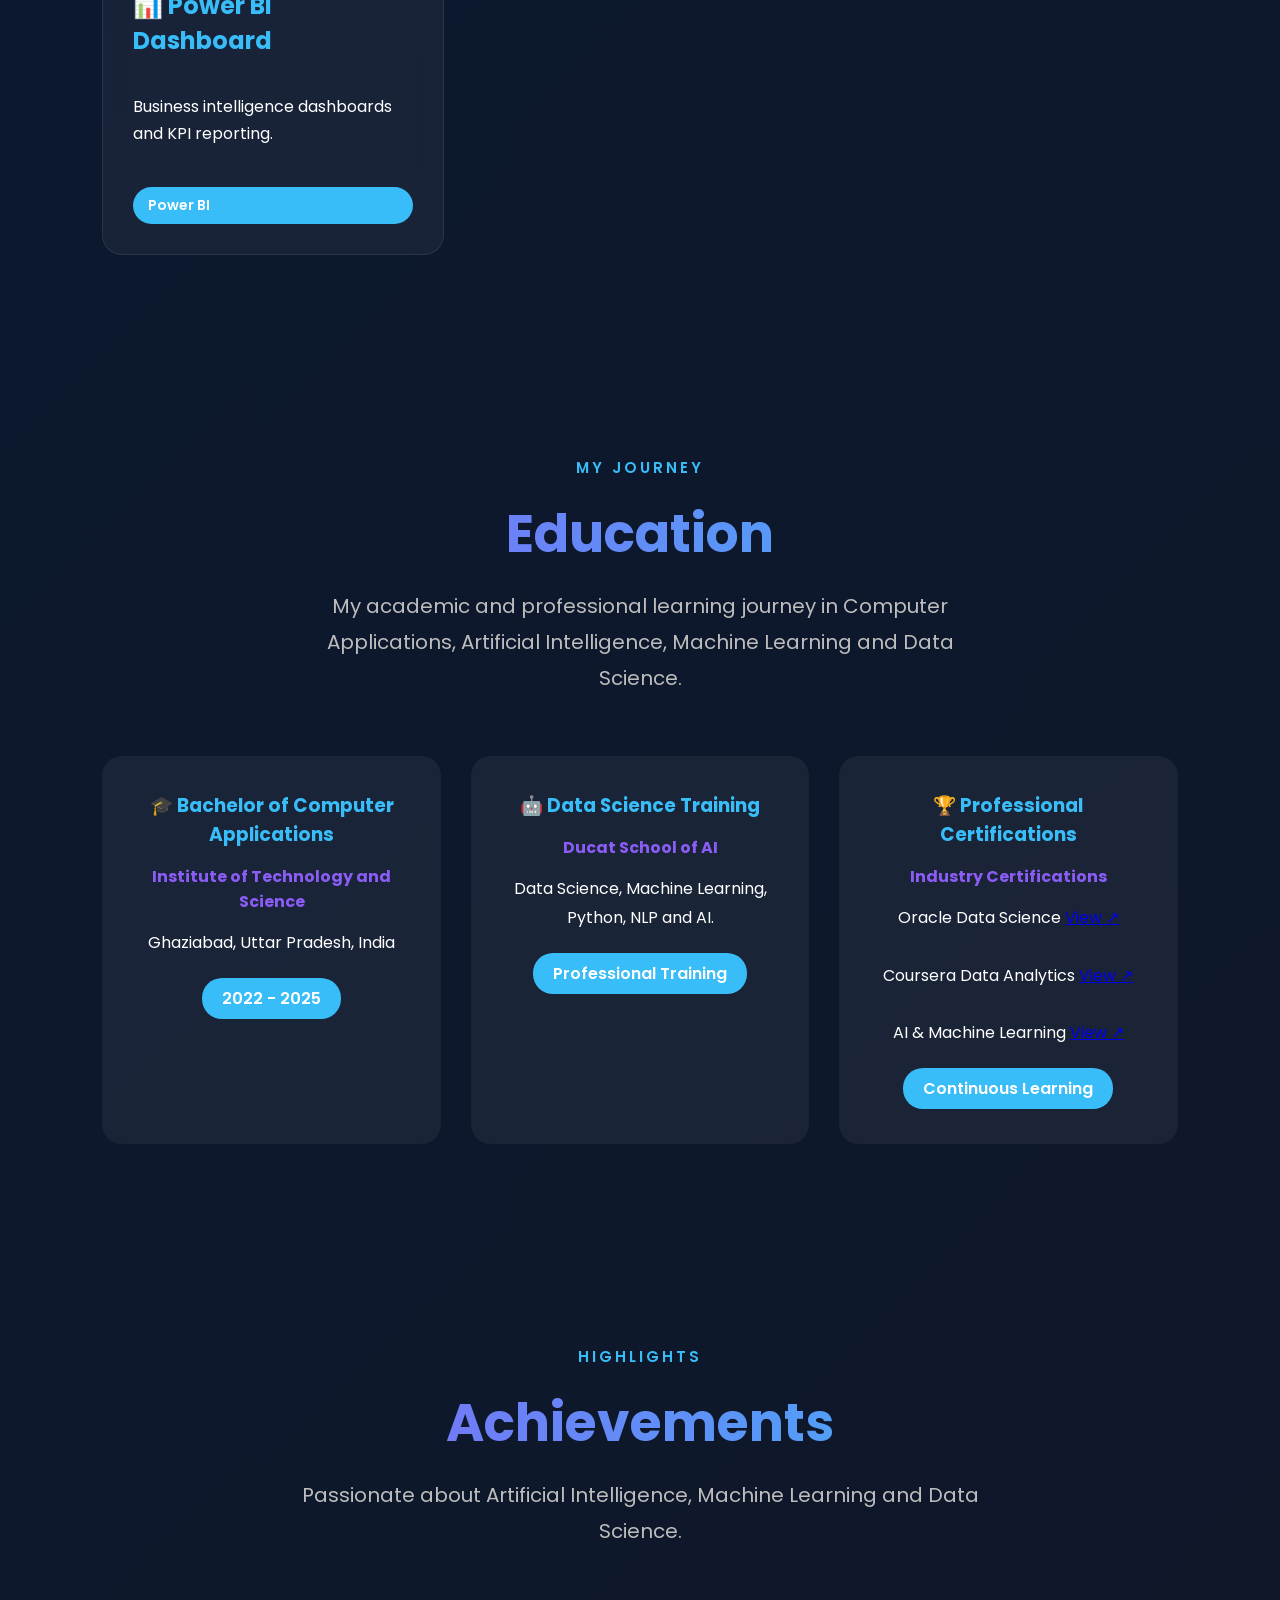
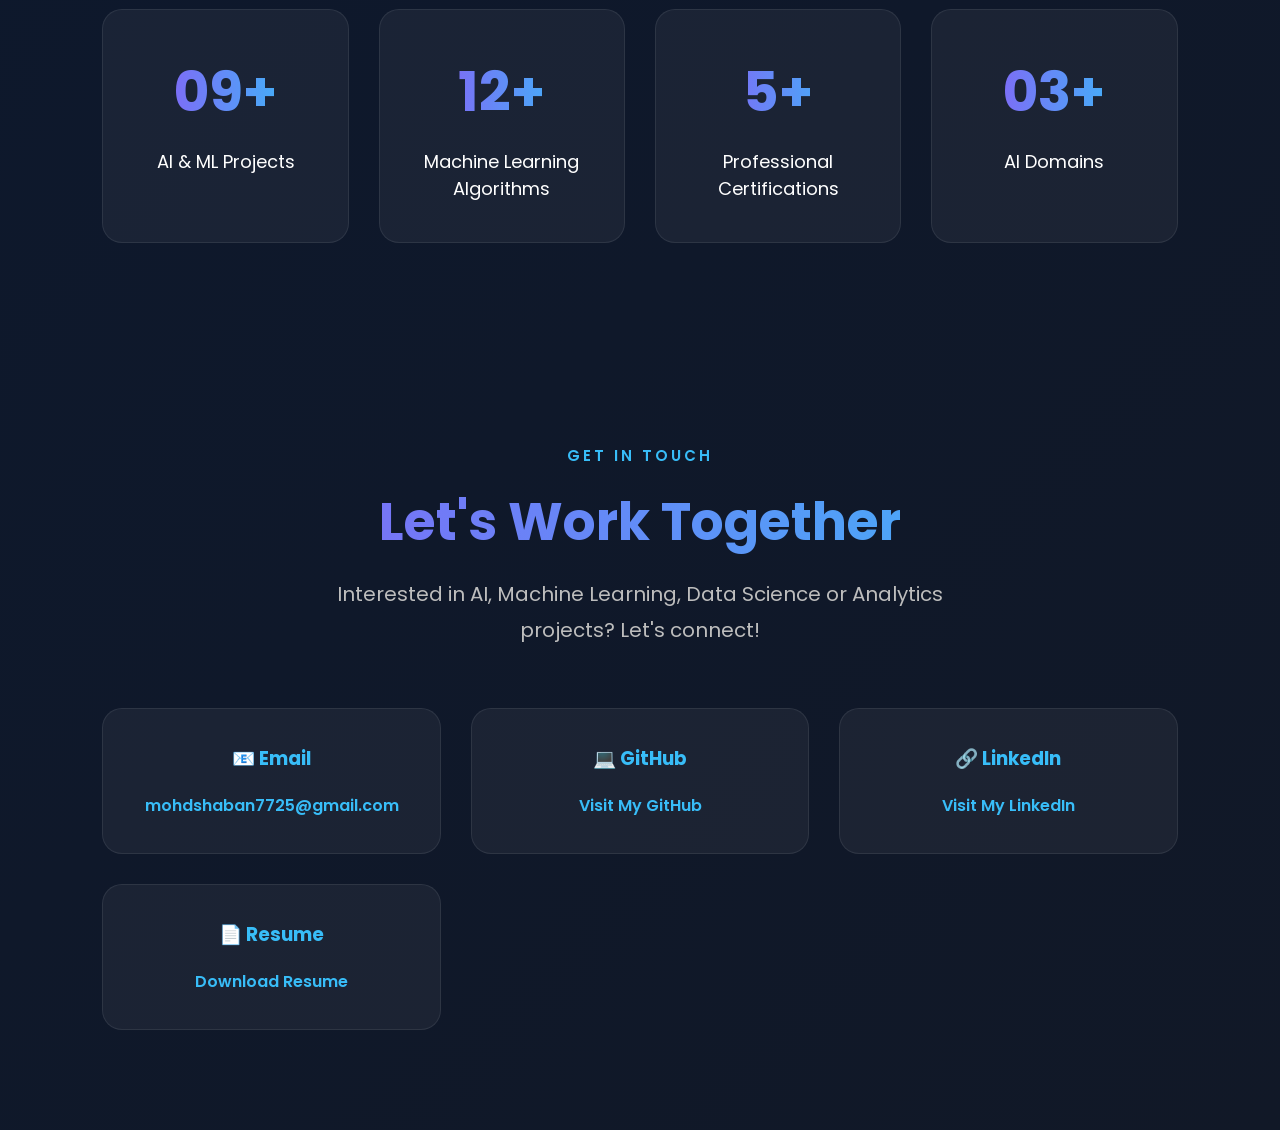
==== commit 531ba775: "Add files via upload" ====
--- a/index.html
+++ b/index.html
@@ -94,12 +94,14 @@
 
 <div class="buttons">
 
-<a href="#">
-Resume
-</a>
-
-<a href="#">
-GitHub
+<a href="assets/resume.pdf"
+target="_blank">
+📄 Resume
+</a>
+
+<a href="https://github.com/Shaban-DS-AI"
+target="_blank">
+💻 GitHub
 </a>
 
 </div>
@@ -421,38 +423,6 @@
 <span>Classification</span>
 </div>
 
-<div class="project-card">
-
-<h3>🎬 Movie Recommendation System</h3>
-
-<p>
-AI-powered recommendation system
-using Machine Learning for
-personalized movie suggestions.
-</p>
-
-<div class="tech-stack">
-
-<span>Python</span>
-<span>Machine Learning</span>
-<span>Recommendation System</span>
-<span>Content Filtering</span>
-<span>Pandas</span>
-
-</div>
-
-<div class="project-links">
-
-<a href="https://github.com/Shaban-DS-AI/Movie-Recommendation-System-"
-target="_blank">
-
-🔗 View on GitHub
-
-</a>
-
-</div>
-
-</div>
 
 
 <div class="project-card">
@@ -467,38 +437,7 @@
 <span>ML • Banking</span>
 </div>
 
-<div class="project-card">
-
-<h3>📰 AI News Classification</h3>
-
-<p>
-Deep Learning based news classification system
-using text embeddings for intelligent multiclass
-news categorization and NLP analysis.
-</p>
-
-<div class="tech-stack">
-
-<span>Python</span>
-<span>Deep Learning</span>
-<span>Embeddings</span>
-<span>NLP</span>
-<span>TensorFlow</span>
-
-</div>
-
-<div class="project-links">
-
-<a href="https://github.com/Shaban-DS-AI/shaban-News-AI-"
-target="_blank">
-
-🔗 GitHub
-
-</a>
-
-</div>
-
-</div>
+
 
 <div class="project-card">
 <h3>🏥 Disease Prediction</h3>
@@ -525,6 +464,8 @@
 
 </div>
 </section>
+
+<!-- EDUCATION -->
 
 <!-- EDUCATION -->
 
@@ -546,6 +487,8 @@
 
     <div class="education-container">
 
+        <!-- BCA -->
+
         <div class="education-box">
 
             <h3>🎓 Bachelor of Computer Applications</h3>
@@ -553,12 +496,14 @@
             <h4>Institute of Technology and Science</h4>
 
             <p>
-                Bachelor of Computer Applications (BCA)
+                Ghaziabad, Uttar Pradesh, India
             </p>
 
             <span>2022 - 2025</span>
 
         </div>
+
+        <!-- Data Science Training -->
 
         <div class="education-box">
 
@@ -575,89 +520,107 @@
 
         </div>
 
-        <div class="education-box">
-
-            <h3>🏆 Professional Certifications</h3>
-
-            <p>
-
-                Oracle Data Science
-
-                <br><br>
-
-                Coursera Data Analytics
-
-                <br><br>
-
-                AI & Machine Learning
-
-            </p>
-
-            <span>Continuous Learning</span>
-
-        </div>
+       <!-- Certifications -->
+
+<div class="education-box">
+
+    <h3>🏆 Professional Certifications</h3>
+
+    <h4>Industry Certifications</h4>
+
+    <p>
+
+        Oracle Data Science
+        <a href="assets/certificates/oracle.pdf"
+        target="_blank"
+        class="cert-link">
+        View ↗
+        </a>
+
+        <br><br>
+
+        Coursera Data Analytics
+        <a href="assets/certificates/coursera.pdf"
+        target="_blank"
+        class="cert-link">
+        View ↗
+        </a>
+
+        <br><br>
+
+        AI & Machine Learning
+        <a href="assets/certificates/ai-ml.pdf"
+        target="_blank"
+        class="cert-link">
+        View ↗
+        </a>
+
+    </p>
+
+    <span>Continuous Learning</span>
+
+</div>
+
+</div>
+
+</section>
+
+<!-- ACHIEVEMENTS -->
+
+<section class="achievements" id="achievements">
+
+    <div class="section-title">
+
+        <span>HIGHLIGHTS</span>
+
+        <h2>Achievements</h2>
+
+        <p>
+
+            Passionate about Artificial Intelligence,
+            Machine Learning and Data Science.
+
+        </p>
 
     </div>
 
-</section>
-
-<!-- ACHIEVEMENTS -->
-
-<section class="achievements" id="achievements">
-
-<div class="section-title">
-
-<span>HIGHLIGHTS</span>
-
-<h2>Achievements</h2>
-
-<p>
-
-Passionate about Artificial Intelligence,
-Machine Learning and Data Science.
-
-</p>
-
-</div>
-
-<div class="achievement-container">
-
-<div class="achievement-box">
-
-<h3>09+</h3>
-
-<p>AI & ML Projects</p>
-
-</div>
-
-<div class="achievement-box">
-
-<h3>12+</h3>
-
-<p>Machine Learning Algorithms</p>
-
-</div>
-
-<div class="achievement-box">
-
-<h3>5+</h3>
-
-<p>Certifications</p>
-
-</div>
-
-<div class="achievement-box">
-
-<h3>03+</h3>
-
-<p>AI Domains</p>
-
-</div>
-
-</div>
-
-</section>
-
+    <div class="achievement-container">
+
+        <div class="achievement-box">
+
+            <h3>09+</h3>
+
+            <p>AI & ML Projects</p>
+
+        </div>
+
+        <div class="achievement-box">
+
+            <h3>12+</h3>
+
+            <p>Machine Learning Algorithms</p>
+
+        </div>
+
+        <div class="achievement-box">
+
+            <h3>5+</h3>
+
+            <p>Professional Certifications</p>
+
+        </div>
+
+        <div class="achievement-box">
+
+            <h3>03+</h3>
+
+            <p>AI Domains</p>
+
+        </div>
+
+    </div>
+
+</section>
 
 <!-- CONTACT -->
 
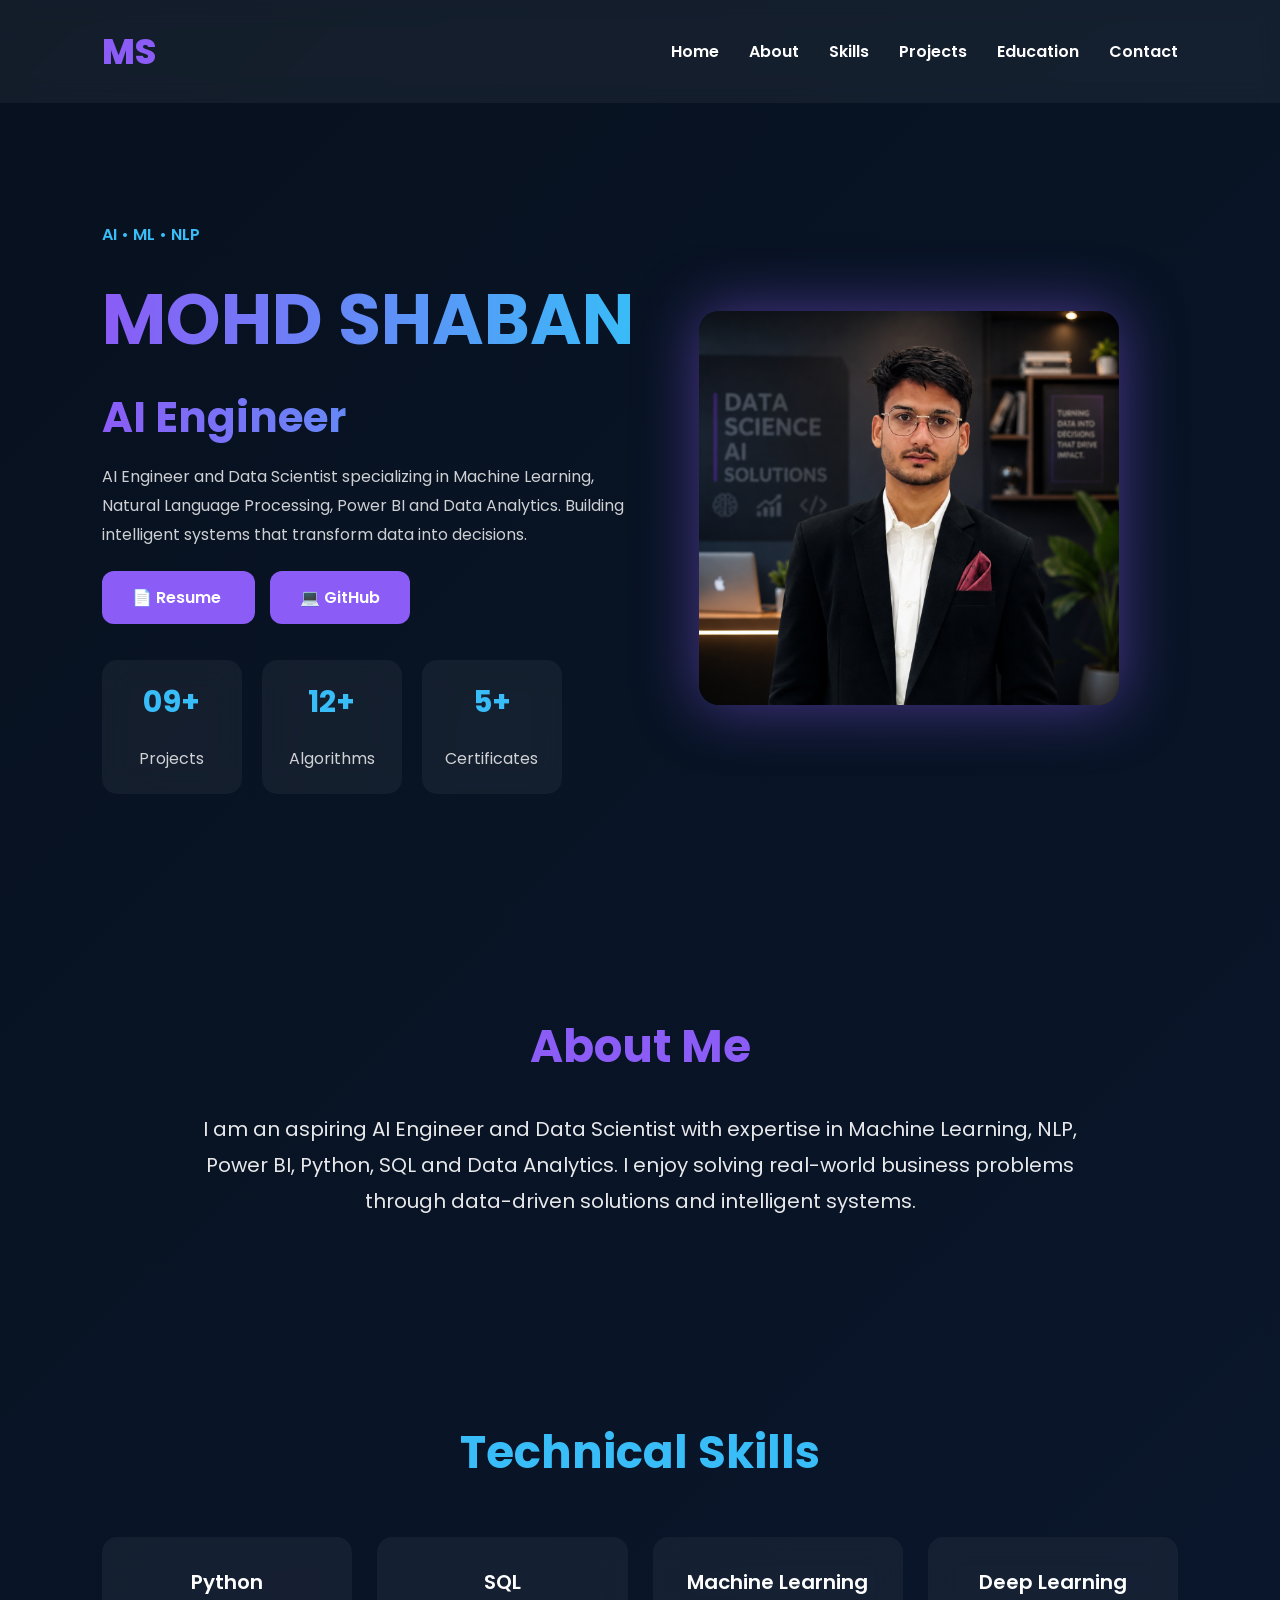
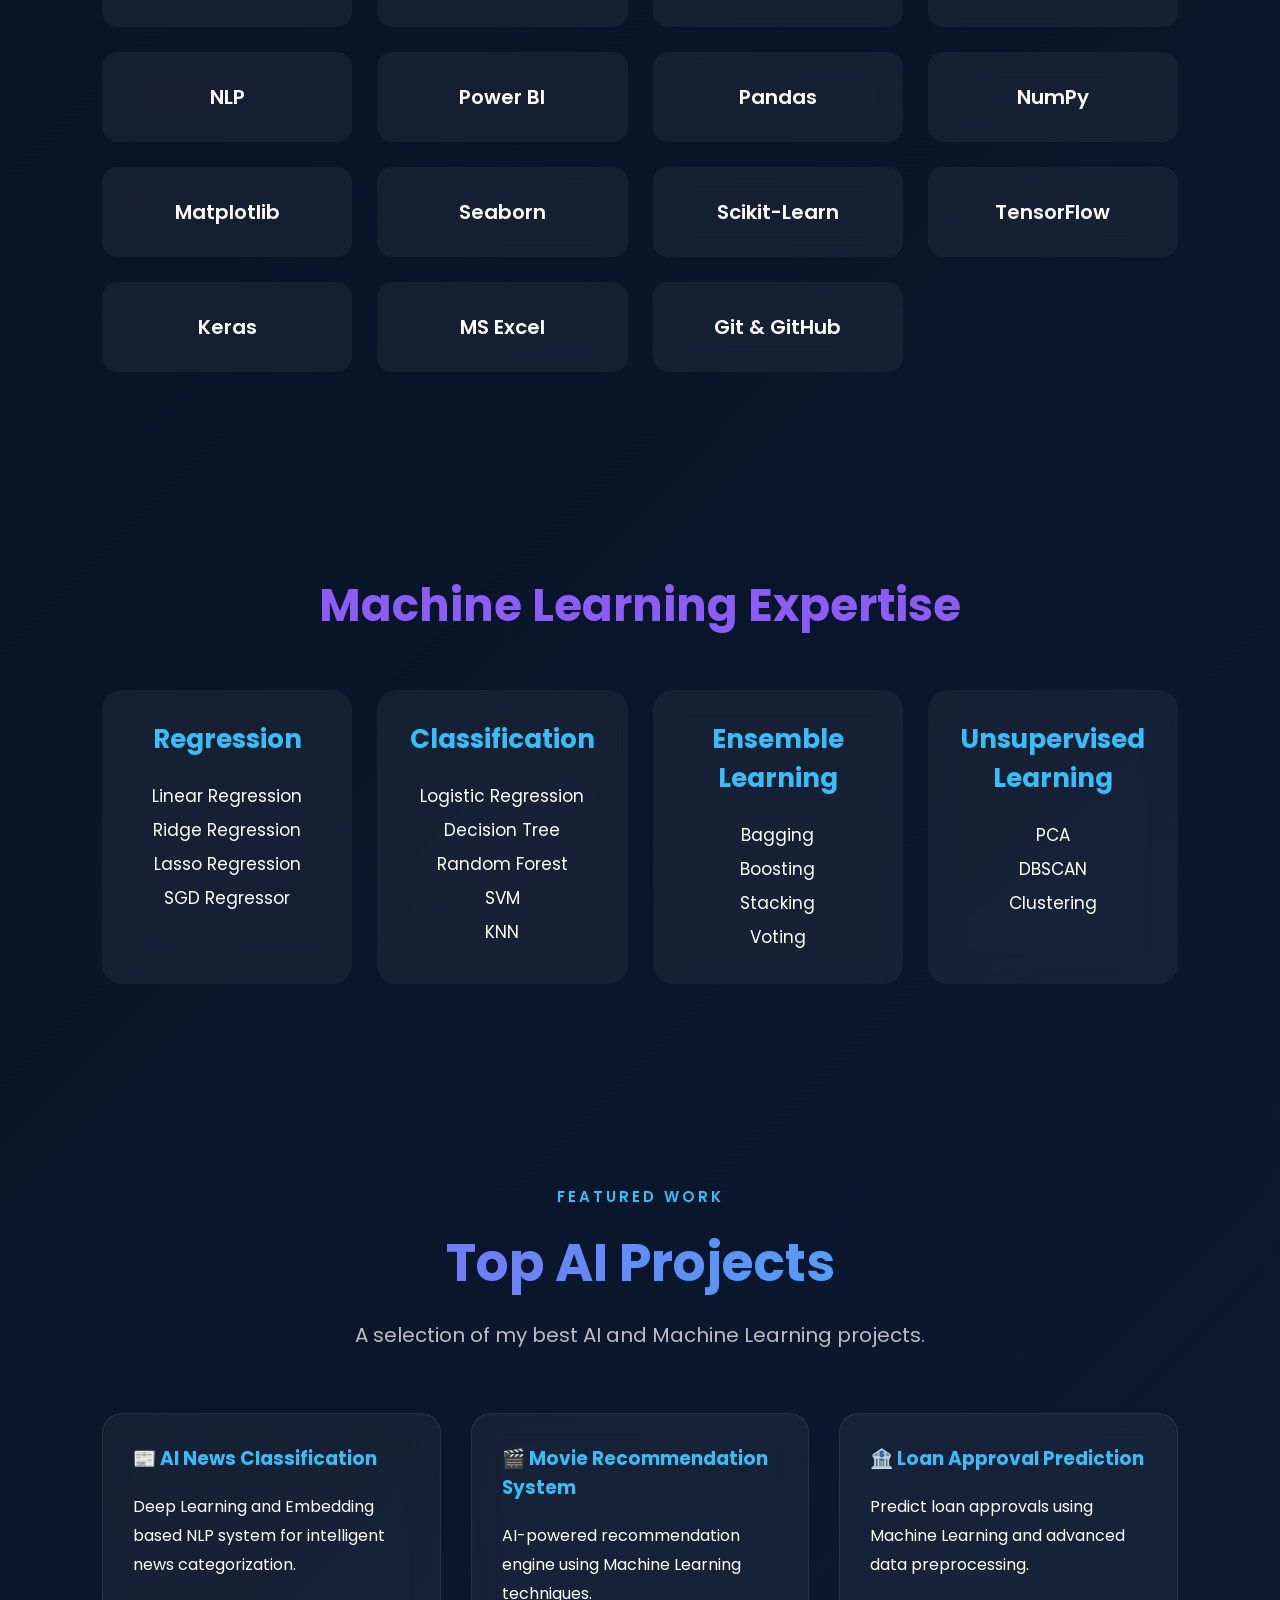
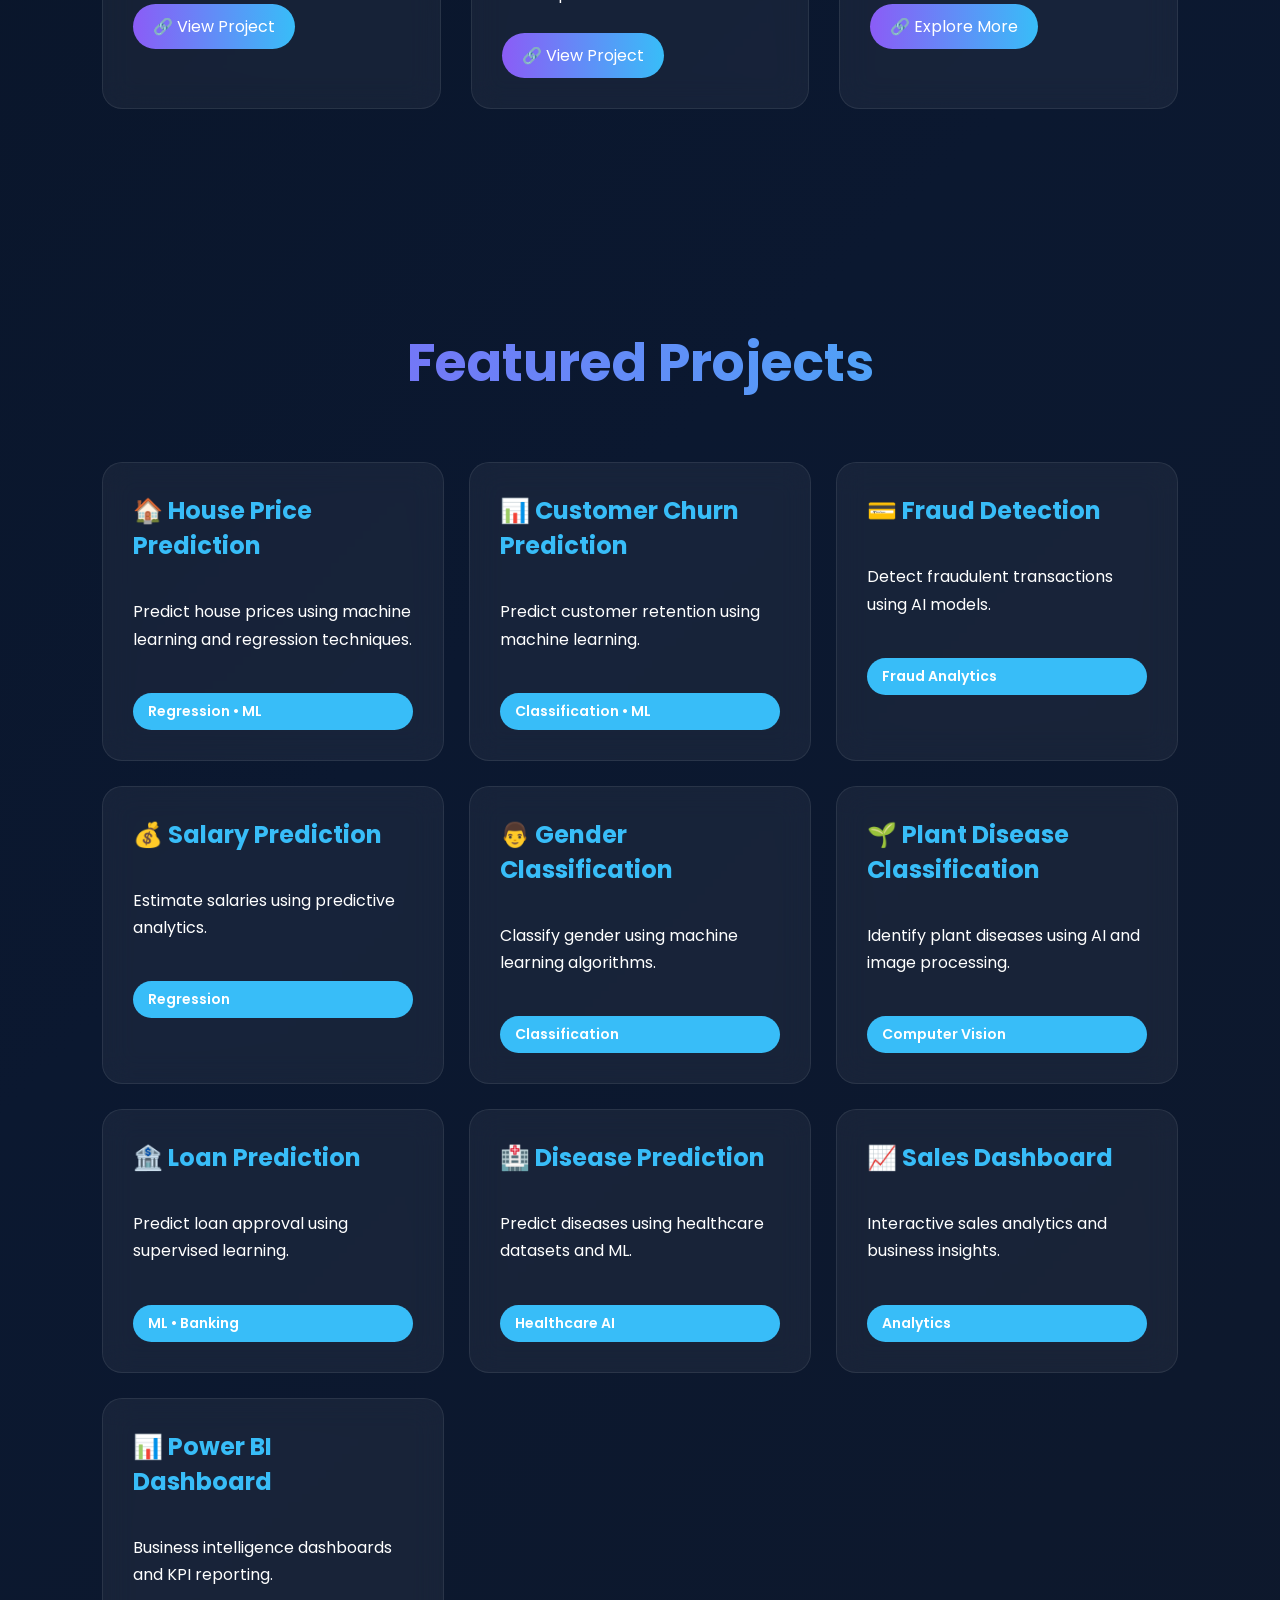
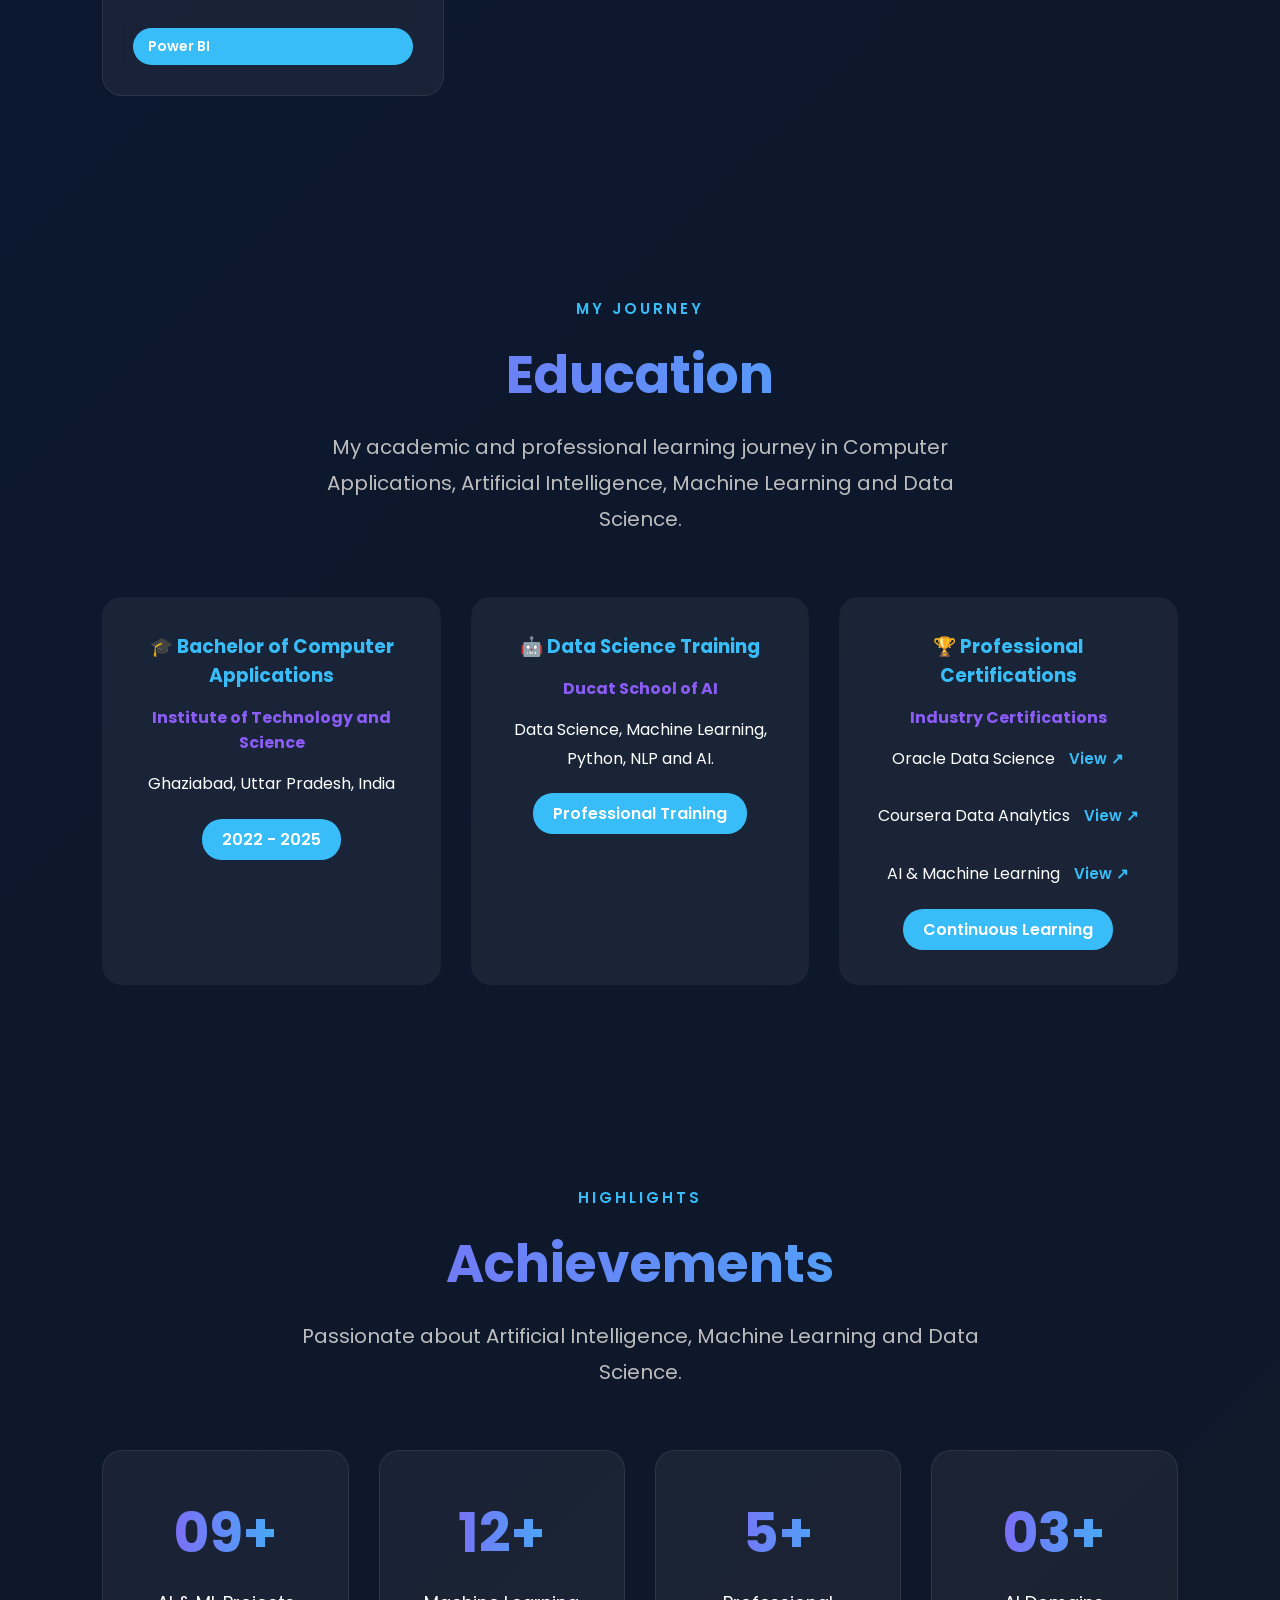
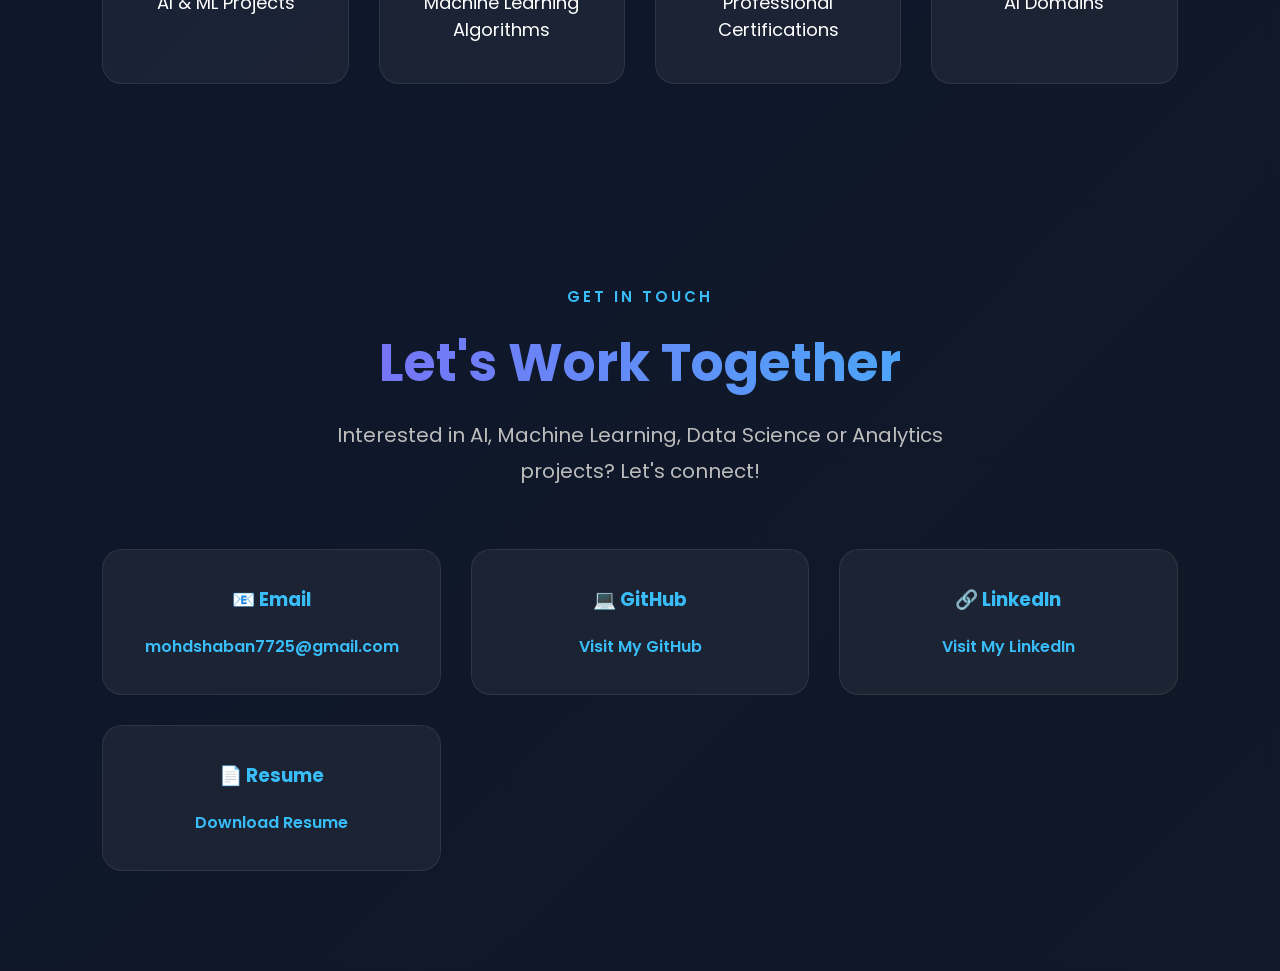
==== commit 1b53f42e: "Add files via upload" ====
--- a/index.html
+++ b/index.html
@@ -74,7 +74,7 @@
 
 <span>Machine Learning Engineer</span>
 
-<span>Power BI Analyst</span>
+<span>Data Analyst</span>
 
 <span>NLP Developer</span>
 
@@ -365,97 +365,98 @@
 
 
 
-<div class="project-grid">
-
-<div class="project-card">
-
-<h3>🏠 House Price Prediction</h3>
-
-<p>
-Predict house prices using Machine Learning
-and Regression techniques.
-</p>
-
-<div class="tech-stack">
-
-<span>Python</span>
-<span>ML</span>
-<span>XGBoost</span>
-<span>Pandas</span>
-
-</div>
-
-<div class="project-links">
-
-<a href="#" target="_blank">
-🔗 GitHub
-</a>
-
-<a href="#" target="_blank">
-🚀 Demo
-</a>
-
-</div>
-
-</div>
-
-<div class="project-card">
-<h3>📊 Customer Churn Prediction</h3>
-<p>Predict customer retention using machine learning.</p>
-<span>Classification • ML</span>
-</div>
-
-<div class="project-card">
-<h3>💳 Fraud Detection</h3>
-<p>Detect fraudulent transactions using AI models.</p>
-<span>Fraud Analytics</span>
-</div>
-
-<div class="project-card">
-<h3>💰 Salary Prediction</h3>
-<p>Estimate salaries using predictive analytics.</p>
-<span>Regression</span>
-</div>
-
-<div class="project-card">
-<h3>👨 Gender Classification</h3>
-<p>Classify gender using machine learning algorithms.</p>
-<span>Classification</span>
-</div>
-
-
-
-<div class="project-card">
-<h3>🌱 Plant Disease Classification</h3>
-<p>Identify plant diseases using AI and image processing.</p>
-<span>Computer Vision</span>
-</div>
-
-<div class="project-card">
-<h3>🏦 Loan Prediction</h3>
-<p>Predict loan approval using supervised learning.</p>
-<span>ML • Banking</span>
-</div>
-
-
-
-<div class="project-card">
-<h3>🏥 Disease Prediction</h3>
-<p>Predict diseases using healthcare datasets and ML.</p>
-<span>Healthcare AI</span>
-</div>
-
-<div class="project-card">
-<h3>📈 Sales Dashboard</h3>
-<p>Interactive sales analytics and business insights.</p>
-<span>Analytics</span>
-</div>
-
-<div class="project-card">
-<h3>📊 Power BI Dashboard</h3>
-<p>Business intelligence dashboards and KPI reporting.</p>
-<span>Power BI</span>
-</div>
+
+       <div class="project-grid">
+
+    <div class="project-card">
+        <h3>🏠 House Price Prediction</h3>
+        <p>
+            Predict house prices using machine
+            learning and regression techniques.
+        </p>
+        <span>Regression • ML</span>
+    </div>
+
+    <div class="project-card">
+        <h3>📊 Customer Churn Prediction</h3>
+        <p>
+            Predict customer retention using
+            machine learning.
+        </p>
+        <span>Classification • ML</span>
+    </div>
+
+    <div class="project-card">
+        <h3>💳 Fraud Detection</h3>
+        <p>
+            Detect fraudulent transactions
+            using AI models.
+        </p>
+        <span>Fraud Analytics</span>
+    </div>
+
+    <div class="project-card">
+        <h3>💰 Salary Prediction</h3>
+        <p>
+            Estimate salaries using predictive
+            analytics.
+        </p>
+        <span>Regression</span>
+    </div>
+
+    <div class="project-card">
+        <h3>👨 Gender Classification</h3>
+        <p>
+            Classify gender using machine
+            learning algorithms.
+        </p>
+        <span>Classification</span>
+    </div>
+
+    <div class="project-card">
+        <h3>🌱 Plant Disease Classification</h3>
+        <p>
+            Identify plant diseases using AI
+            and image processing.
+        </p>
+        <span>Computer Vision</span>
+    </div>
+
+    <div class="project-card">
+        <h3>🏦 Loan Prediction</h3>
+        <p>
+            Predict loan approval using
+            supervised learning.
+        </p>
+        <span>ML • Banking</span>
+    </div>
+
+    <div class="project-card">
+        <h3>🏥 Disease Prediction</h3>
+        <p>
+            Predict diseases using healthcare
+            datasets and ML.
+        </p>
+        <span>Healthcare AI</span>
+    </div>
+
+    <div class="project-card">
+        <h3>📈 Sales Dashboard</h3>
+        <p>
+            Interactive sales analytics and
+            business insights.
+        </p>
+        <span>Analytics</span>
+    </div>
+
+    <div class="project-card">
+        <h3>📊 Power BI Dashboard</h3>
+        <p>
+            Business intelligence dashboards
+            and KPI reporting.
+        </p>
+        <span>Power BI</span>
+    </div>
 
 </div>
 
--- a/css/style.css
+++ b/css/style.css
@@ -1435,3 +1435,60 @@
 transform:scale(1.05);
 
 }
+#--------------------------------
+/* ==========================
+   CERTIFICATION LINKS
+========================== */
+
+.cert-row{
+
+    display: flex;
+
+    justify-content: space-between;
+
+    align-items: center;
+
+    margin: 20px 0;
+
+    gap: 15px;
+
+}
+
+.cert-row span{
+
+    color: #ffffff;
+
+    font-size: 18px;
+
+    font-weight: 500;
+
+    line-height: 1.5;
+
+}
+
+.cert-link{
+
+    color: #38bdf8 !important;
+
+    text-decoration: none;
+
+    font-size: 15px;
+
+    font-weight: 600;
+
+    white-space: nowrap;
+
+    margin-left: 10px;
+
+    transition: all 0.3s ease;
+
+}
+
+.cert-link:hover{
+
+    color: #67e8f9 !important;
+
+    transform: translateX(3px);
+
+}
+
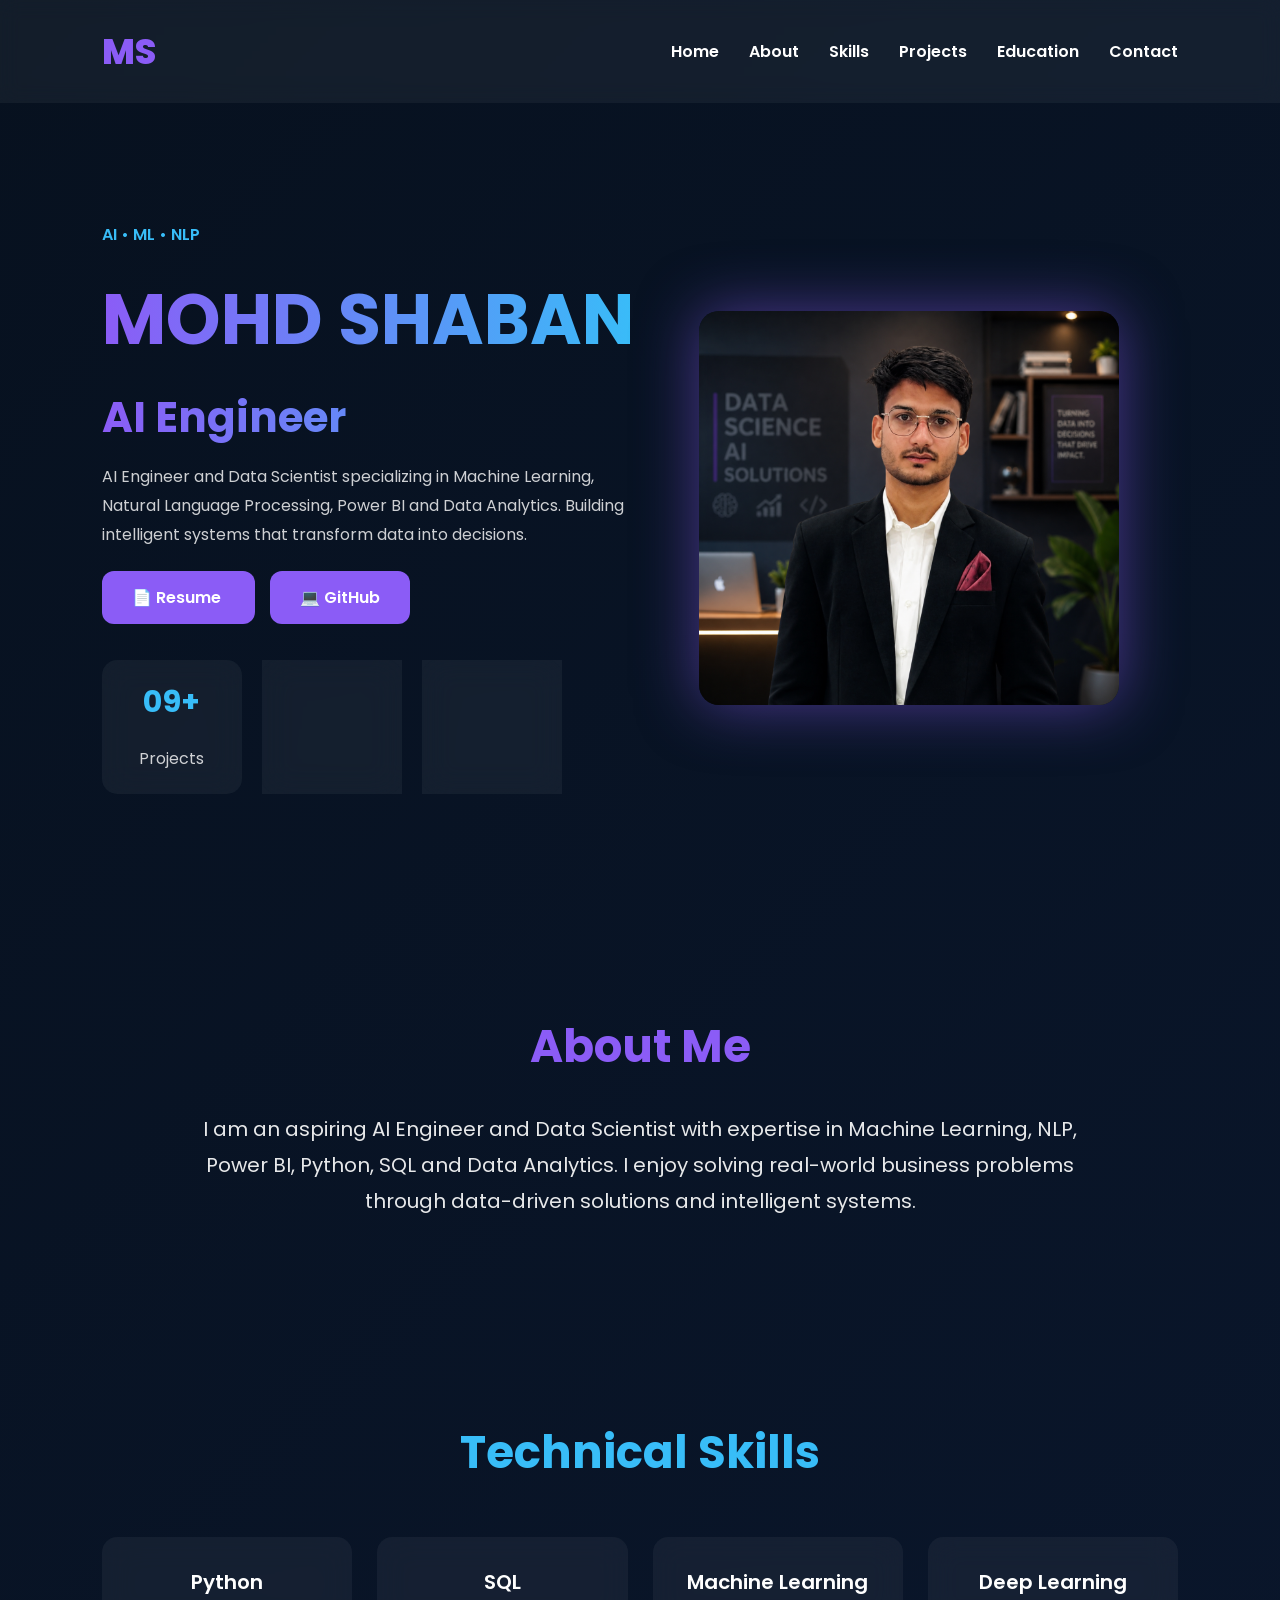
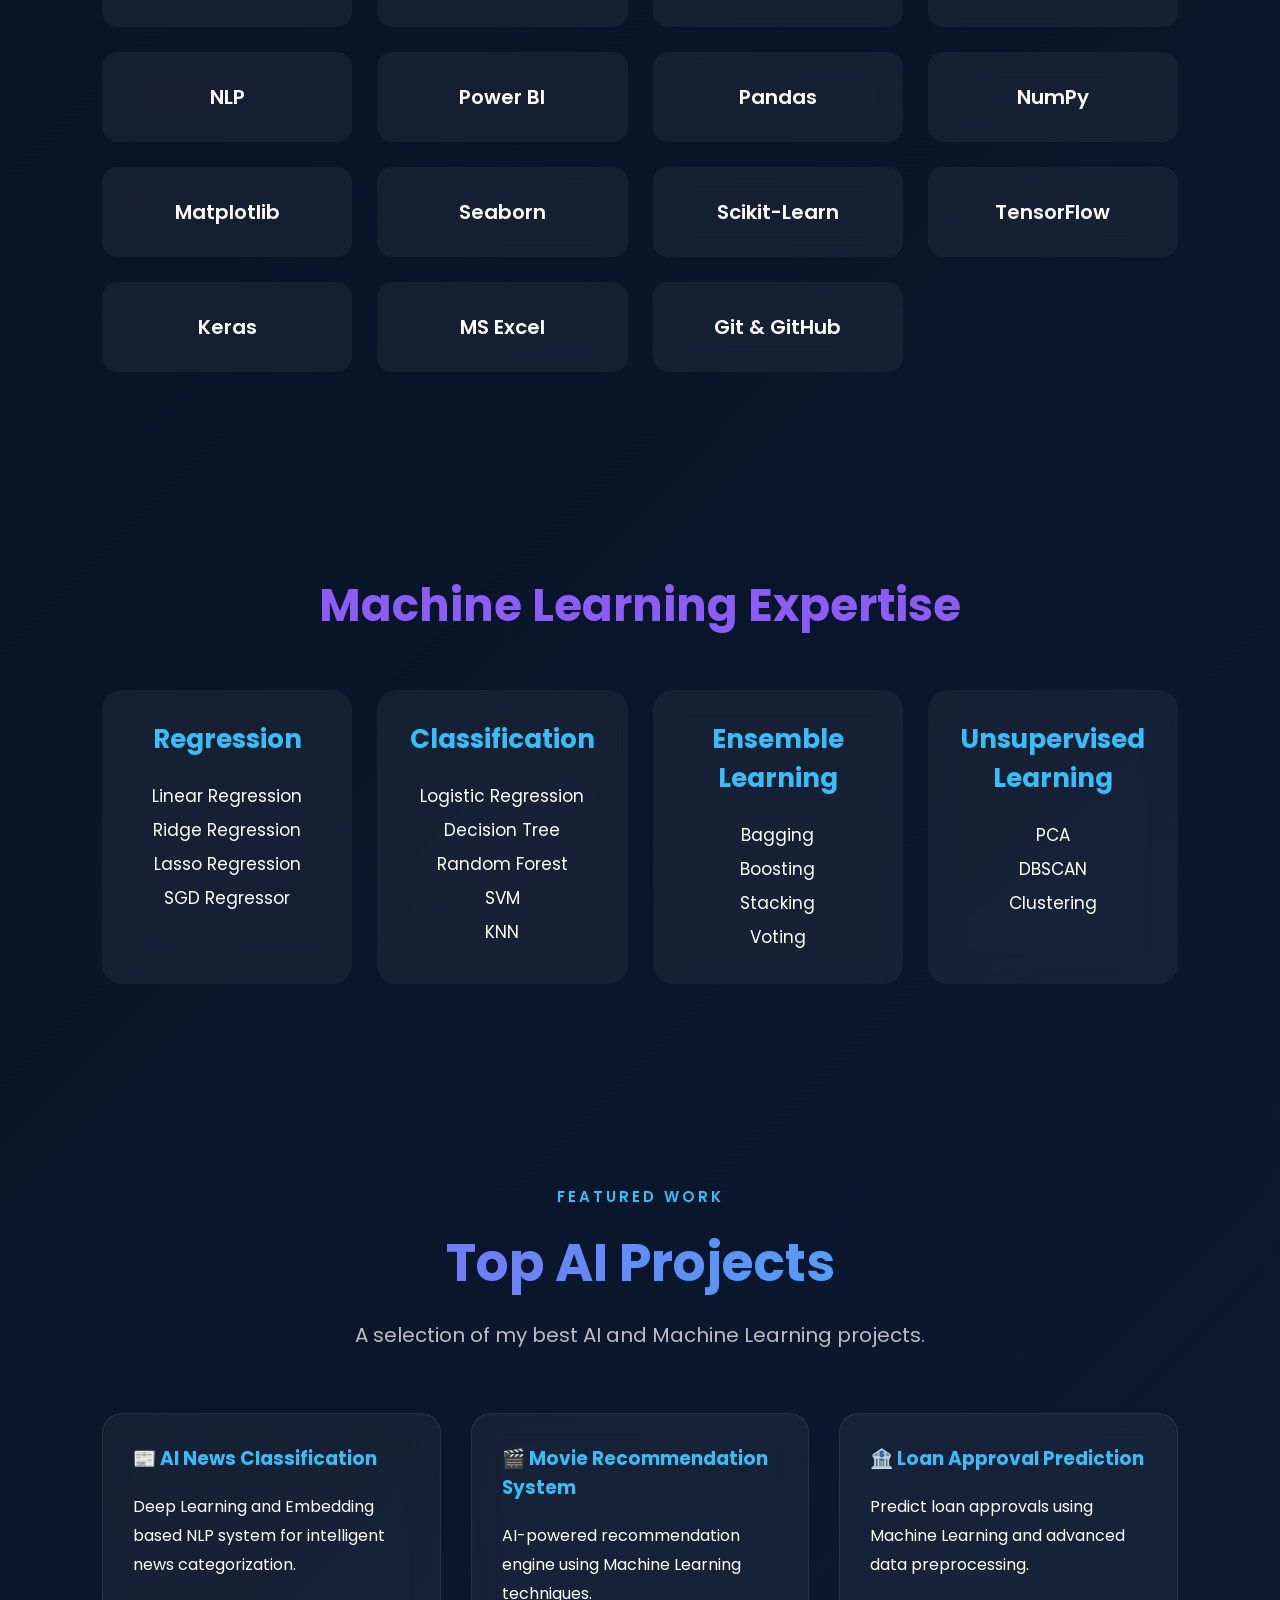
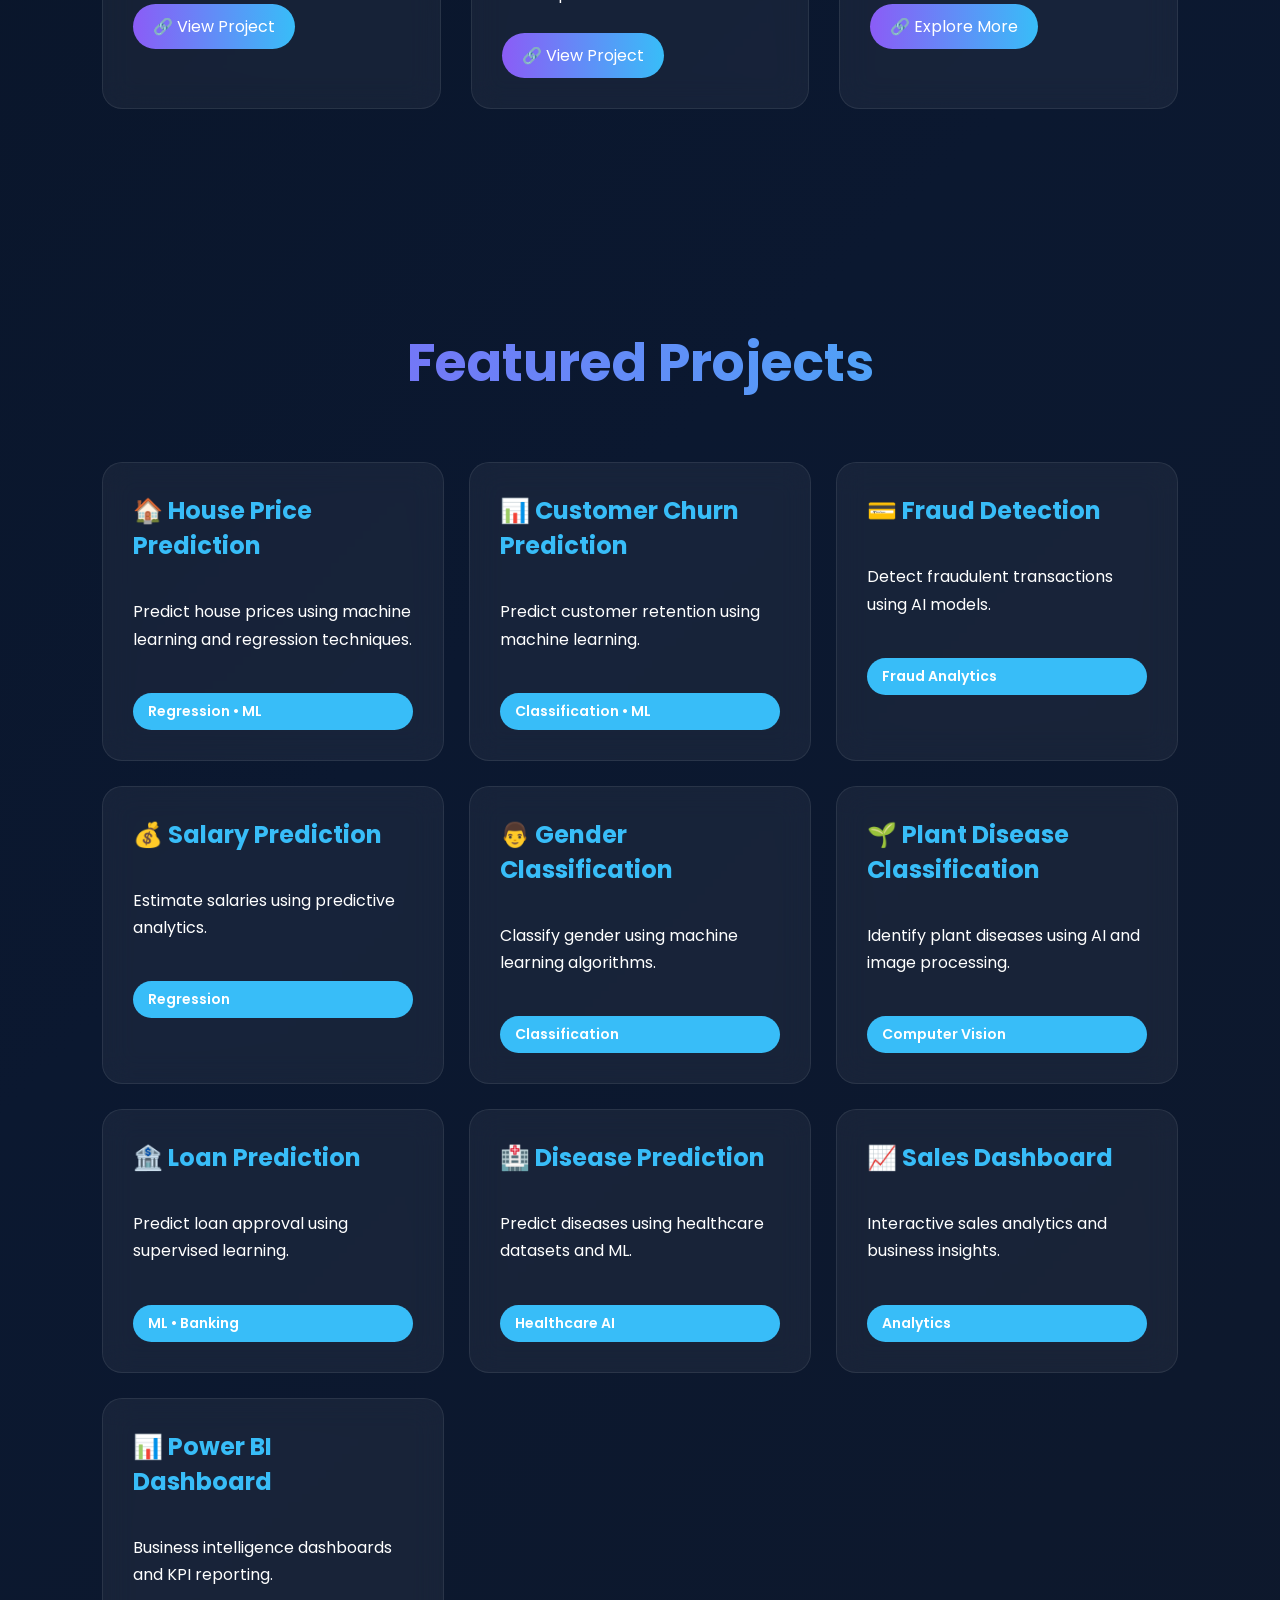
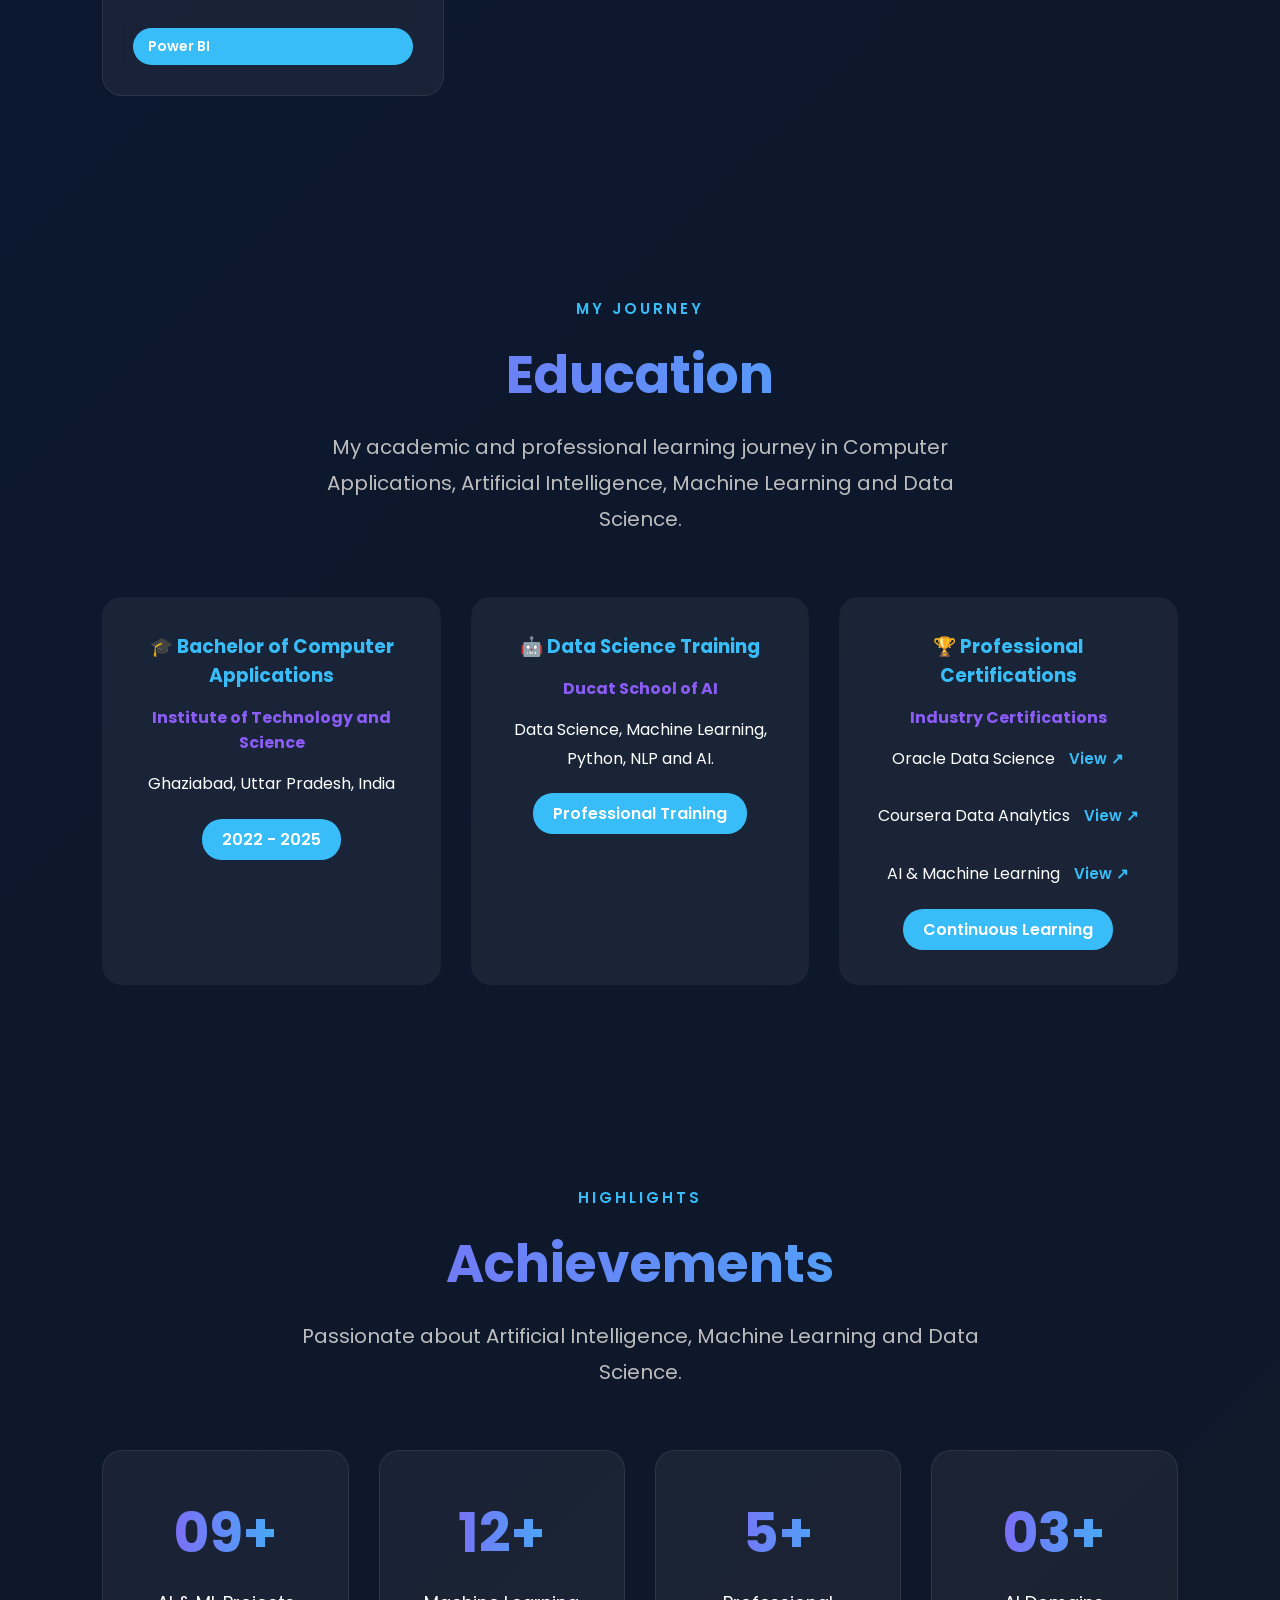
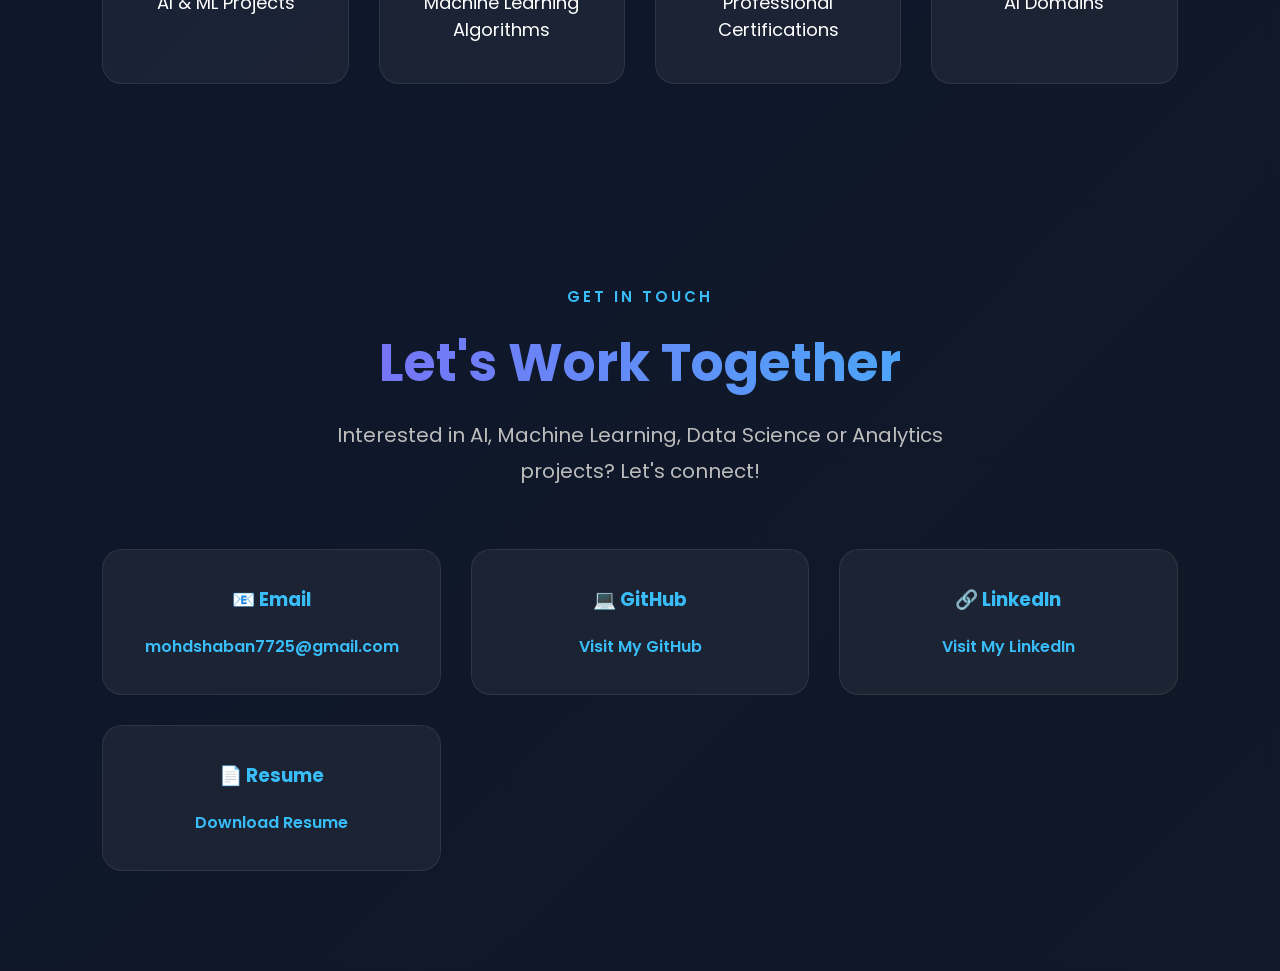
==== commit f47898df: "Update index.html" ====
--- a/index.html
+++ b/index.html
@@ -654,7 +654,7 @@
 
 <h3>📧 Email</h3>
 
-<a href="mail to:mohdshaban7725@gmail.com">
+<a href="mailto:mohdshaban7725@gmail.com">
 
 mohdshaban7725@gmail.com
 
